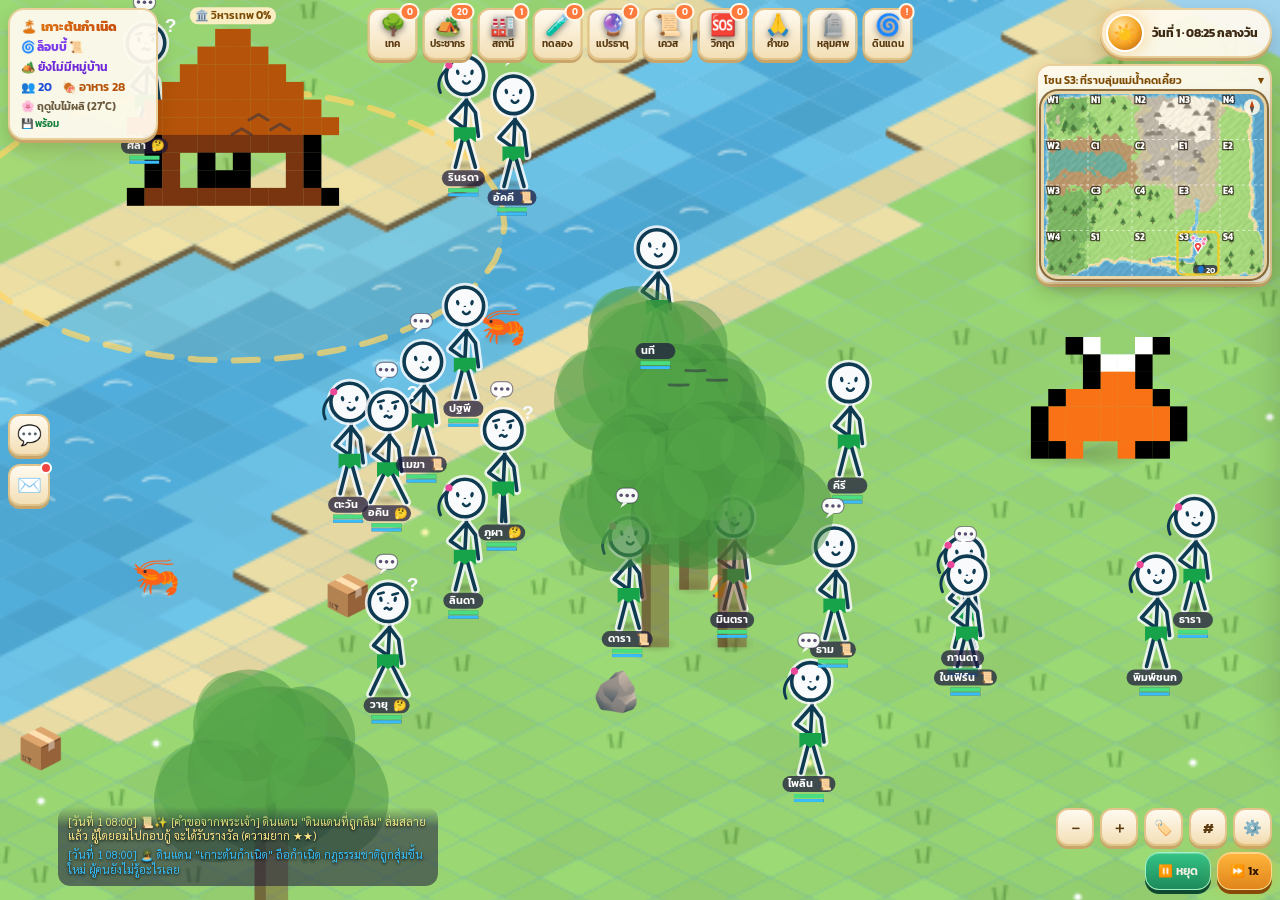
==== graph-src/layout.html @ d39c7ad5 "Update graphify knowledge graph [skip ci]" ====
<!DOCTYPE html>
<html lang="th">
<head>
<meta charset="UTF-8">
<meta name="viewport" content="width=device-width, initial-scale=1.0, maximum-scale=1.0, user-scalable=no, viewport-fit=cover">
<meta name="theme-color" content="#120f2a">
<title>เกาะร้าง AI — ค่ำคืนแห่งการเรียนรู้</title>
<link rel="preconnect" href="https://fonts.googleapis.com">
<link href="https://fonts.googleapis.com/css2?family=Kanit:wght@400;600;800&family=Sarabun:wght@400;600&display=swap" rel="stylesheet">
<link rel="stylesheet" href="style.css">
</head>
<body>
<div id="ambient"></div>
<div class="game">
  <div class="stage">
    <div class="canvas-wrapper"><canvas id="mapCanvas" width="560" height="560"></canvas></div>

    <!-- Top-left: realm / village status -->
    <div class="hud-tl panel">
      <div class="brand">🔥 เกาะร้าง AI</div>
      <button class="link" id="world-display" onclick="openLobby()">🌀 ล็อบบี้</button>
      <div class="tl-row"><span id="village-chip">🏕️ ยังไม่มีหมู่บ้าน</span></div>
      <div class="tl-row"><span id="pop-chip">👥 2</span><span id="food-display">🍖 อาหาร 28</span></div>
      <div class="tl-row"><span id="season-display">🌸 ฤดูใบไม้ผลิ (27°C)</span></div>
      <span id="save-status">💾 พร้อม</span>
    </div>

    <!-- Top-right: clock dial + minimap -->
    <div class="hud-tr">
      <div class="clock-dial panel">
        <div class="orb" id="sky-orb">☀️</div>
        <div id="clock-display">วันที่ 1 · 08:00 กลางวัน</div>
      </div>
      <div class="minimap-box panel" id="minimap-box">
        <div class="mm-head" onclick="document.getElementById('minimap-box').classList.toggle('collapsed')"><span id="zone-title">โซน C1</span><span>▾</span></div>
        <div class="minimap-grid" id="minimap-grid"></div>
        <canvas id="minimap-canvas" class="mm-canvas"></canvas>
      </div>
    </div>

    <!-- Top menu icons -->
    <div class="menu-bar tabs">
      <button class="tab-btn" data-title="🌳 เทคโนโลยี" onclick="switchTab('techtree', this)"><span class="ico">🌳</span>เทค<span class="cnt"><span id="cnt-tech">0</span></span></button>
      <button class="tab-btn" data-title="👥 ประชากร" onclick="switchTab('civ', this)"><span class="ico">🏕️</span>ประชากร<span class="cnt" id="cnt-pop">2</span></button>
      <button class="tab-btn" data-title="🏭 สถานี & เครื่องมือ" onclick="switchTab('rnd', this)"><span class="ico">🏭</span>สถานี<span class="cnt" id="cnt-st">0</span></button>
      <button class="tab-btn" data-title="🧪 บันทึกการทดลอง" onclick="switchTab('rndlog', this)"><span class="ico">🧪</span>ทดลอง<span class="cnt" id="cnt-rnd">0</span></button>
      <button class="tab-btn" data-title="⚛️ แปรธาตุ" onclick="switchTab('alchemy', this)"><span class="ico">🔮</span>แปรธาตุ<span class="cnt" id="cnt-elem">7</span></button>
      <button class="tab-btn" data-title="📜 กระดานเควส & ความสัมพันธ์" onclick="switchTab('quest', this)"><span class="ico">📜</span>เควส<span class="cnt" id="cnt-quest">0</span></button>
      <button class="tab-btn" data-title="🆘 วิกฤต & สัตว์ป่า" onclick="switchTab('crisis', this)"><span class="ico">🆘</span>วิกฤต<span class="cnt" id="cnt-sol">0</span></button>
      <button class="tab-btn" data-title="🙏 คำอธิษฐานถึงพระเจ้า" onclick="switchTab('prayer', this); renderPrayers()"><span class="ico">🙏</span>คำขอ<span class="cnt" id="cnt-pray" style="display:none">0</span></button>
      <button class="tab-btn" data-title="🪦 หลุมศพ" onclick="switchTab('grave', this); renderGraves()"><span class="ico">🪦</span>หลุมศพ<span class="cnt" id="cnt-grave" style="display:none">0</span></button>
      <button class="tab-btn" onclick="openLobby()"><span class="ico">🌀</span>ดินแดน<span class="cnt" id="cnt-god" style="display:none">!</span></button>
    </div>

    <div class="disaster-banner" id="disaster-banner">⚠️ ภัยพิบัติกำลังเกิด!</div>

    <!-- Left edge: chronicle + god requests -->
    <div class="side-left">
      <button class="side-btn" onclick="document.getElementById('log-bar').classList.toggle('hide')" title="บันทึกเหตุการณ์">💬</button>
      <button class="side-btn" onclick="openLobby()" title="คำขอจากพระเจ้า">✉️<span class="dot" id="god-dot"></span></button>
    </div>
    <div class="log-bar" id="log-bar"></div>

    <!-- Zone travel (small edge arrows) -->
    <button class="portal-btn portal-n" id="btn-portal-n" onclick="travelDir('N')">⬆️</button>
    <button class="portal-btn portal-s" id="btn-portal-s" onclick="travelDir('S')">⬇️</button>
    <button class="portal-btn portal-w" id="btn-portal-w" onclick="travelDir('W')">⬅️</button>
    <button class="portal-btn portal-e" id="btn-portal-e" onclick="travelDir('E')">➡️</button>

    <!-- Bottom-right: controls -->
    <div class="hud-br">
      <div class="br-row">
        <button class="rbtn" onclick="changeZoom(-1)">－</button>
        <button class="rbtn" onclick="changeZoom(1)">＋</button>
        <button class="rbtn" onclick="toggleLabels()" id="btn-labels">🏷️</button>
        <button class="rbtn" onclick="toggleGrid()" id="btn-grid">#</button>
        <button class="rbtn" data-title="⚙️ ตั้งค่า" onclick="switchTab('settings', this)" title="ตั้งค่า">⚙️</button>
      </div>
      <div class="br-row">
        <button id="btn-toggle-sim" class="gbtn moss" onclick="toggleSim()">⏸️ หยุด</button>
        <button class="gbtn amber" onclick="cycleSpeed()" id="btn-speed">⏩ 1x</button>
      </div>
    </div>

    <div id="hover-terrain">แตะแผนที่เพื่อดูพื้นที่</div>
    <div id="agent-card" class="agent-card"></div>
    <div id="agent-pop" class="agent-pop" onclick="if (event.target === this) closeAgentPop()"><div class="ap-box" id="ap-box"></div></div>
    <div id="cw" class="cw" onclick="if (event.target === this) closeCW()"><div class="cw-win" id="cw-win"></div></div>

    <div class="backdrop" id="backdrop" onclick="closeSheet()"></div>

    <!-- Realm lobby -->
    <div id="lobby">
      <div class="lobby-inner">
        <div class="sheet-head" style="border:none; padding:6px 0 10px;">
          <div class="lobby-title" style="font-family:var(--head); font-weight:800; font-size:18px; color:var(--amber-2);">🌀 ล็อบบี้ดินแดน</div>
          <button class="gbtn ghost round close" onclick="closeLobby()">✕</button>
        </div>
        <div class="sec-note">ทุกดินแดนเดินเวลาไปพร้อมกัน AI ข้ามดินแดนได้ทางเกจที่พระเจ้าสร้างไว้เท่านั้น ส่วนสัตว์ร้ายก็อาจหลงเข้าเกจได้เหมือนกัน</div>
        <div id="lobby-requests"></div>
        <div id="lobby-realms"></div>
        <h4 style="color:#f0abfc; font-family:var(--head); font-size:13px; margin:12px 0 8px;">🌀 เหตุการณ์ข้ามดินแดน</h4>
        <div id="lobby-log"></div>
      </div>
    </div>

    <!-- Slide-up sheet -->
    <div class="sidebar" id="sheet">
      <div class="grabber"></div>
      <div class="sheet-head">
        <div id="sheet-title">🌳 เทคโนโลยี</div>
        <button class="gbtn ghost round close" onclick="closeSheet()">✕</button>
      </div>

      <div id="tab-techtree" class="tab-content active">
        <div class="sec-note">
          ไม่มีสูตรสำเร็จให้ กฎธรรมชาติของแต่ละโลกถูกซ่อนไว้และสุ่มใหม่ทุกครั้งที่เริ่มโลกใหม่ AI ต้องทดลองเอง จดจำเอง และสอนต่อกันเอง ถ้าคนที่รู้ตายหมดโดยยังไม่ได้สอนใคร ความรู้นั้นจะหายไปจากเกาะ
        </div>
        <div id="tech-tree-container"></div>
      </div>

      <div id="tab-civ" class="tab-content">
        <div id="gov-box"></div>
        <h4 style="color:var(--amber-2);">👥 ประชากร</h4>
        <div class="sec-note">ค่าสถานะเริ่มที่ 1 ทุกค่า และโตจากการทำงานจริงเท่านั้น ตัวอักษร S/A/B/C/D คือพรสวรรค์ (ความเร็วในการโต) ลูกได้รับพรสวรรค์บางส่วนจากพ่อแม่<br>🧪 = ค้นพบเอง · 📖 = มีคนสอน · ⚠️ = จำได้ว่าวิธีนี้ใช้ไม่ได้ · เด็กเกิดมาไม่มีความรู้ ต้องเรียนจากผู้ใหญ่ในโซนเดียวกัน (รอบกองไฟตอนกลางคืนจะสอนได้เร็วขึ้น)</div>
        <div id="agent-list"></div>
        <h4 style="color:var(--violet);">📚 เรื่องเล่ารอบกองไฟ</h4>
        <div id="teach-list"></div>
        <h4 style="color:#f9a8d4;">👨‍👩‍👧‍👦 สายตระกูล</h4>
        <div id="family-list"></div>
      </div>

      <div id="tab-rnd" class="tab-content">
        <div class="sec-note">
          การทดลองแต่ละแบบต้องมีสถานีหรือเครื่องมือจริง และ AI ต้องเดินไปถึงสถานีนั้นเอง เครื่องมือใช้แล้วสึกและพังได้ · ความล้มเหลวที่จำไว้รวมกันมี <span id="cnt-mem">0</span> รูปแบบ
        </div>
        <h4 style="color:var(--amber-2);">🏗️ สถานีและสิ่งปลูกสร้าง</h4>
        <div id="station-list"></div>
        <h4 style="color:var(--amber-2);">🔧 วิธีทำงานที่มีในโลก</h4>
        <div id="method-list"></div>
        <h4 style="color:var(--violet);">🏛️ โกดังหมู่บ้าน (สมาชิกต้องเอาของมาแลก)</h4>
        <div id="inv-list" style="display:flex; flex-wrap:wrap; gap:6px; margin-bottom:8px;"></div>
        <h4 style="color:var(--amber-2);">🔧 เครื่องมือและเจ้าของ</h4>
        <div id="tool-list"></div>
        <h4 style="color:var(--amber-2);">🎒 กระเป๋าส่วนตัว</h4>
        <div class="sec-note">ของในกระเป๋าเป็นของเจ้าของ คนอื่นหยิบไม่ได้ สมาชิกหมู่บ้านต้องส่งเข้าโกดังตาม % ที่ตกลงกัน และคนใจดีจะบริจาคเพิ่มเอง</div>
        <div id="bag-list"></div>
      </div>

      <div id="tab-rndlog" class="tab-content">
        <div class="sec-note">ทุกครั้งที่ AI ลองผสมของ จะถูกจดไว้ที่นี่ ✅ สำเร็จ · ❌ ล้มเหลว (จำไว้เป็นข้อห้าม) · 😅 ทำพลาดเอง (ยังสรุปไม่ได้)</div>
        <div id="rnd-list"></div>
      </div>

      <div id="tab-alchemy" class="tab-content">
        <div class="sec-note">
          ต้องมี <b>ห้องแล็บแปรธาตุ</b> ที่ AI สร้างเอง และต้องมีวัตถุดิบที่มีธาตุอยู่ในคลัง ผลการผสมแต่ละคู่จะเหมือนเดิมเสมอในโลกเดียวกัน AI จึงจดจำและสอนต่อได้
        </div>
        <button class="gbtn amber" style="width:100%; margin-bottom:12px;" onclick="requestSynthesis()">⚛️ ส่งนักวิจัยไปแปรธาตุ</button>
        <div class="elem-grid" id="element-grid"></div>
        <div id="alchemy-log-list"></div>
      </div>

      <div id="tab-quest" class="tab-content">
        <div class="sec-note">AI ตั้งเควสขอความช่วยเหลือกันเองเมื่อเดือดร้อน คนรับเควสต่อรองค่าตอบแทนได้ก่อนรับ ช่วยสำเร็จแล้วสนิทกันขึ้น แต่ถ้าตอบแทนไม่คุ้มหรือผิดสัญญา ความสัมพันธ์จะแย่ลง ถ้าแย่หนักจะไม่ยอมสอนกัน ทะเลาะกัน และไม่จับคู่กัน</div>
        <h4 style="color:#fcd34d;">🏛️ วิหารเทพ</h4>
        <div id="temple-panel"></div>
        <h4 style="color:var(--amber-2);">📜 กระดานเควส</h4>
        <div id="quest-list"></div>
        <h4 style="color:#f9a8d4;">💞 ความสัมพันธ์ที่น่าสนใจ</h4>
        <div id="rel-list"></div>
      </div>

      <div id="tab-grave" class="tab-content"><div id="grave-list"></div></div>
      <div id="tab-prayer" class="tab-content">
        <details class="help-fold"><summary>ℹ️ วิธีใช้ &amp; ตั้งค่า</summary>
        <div class="sec-note">AI จะอธิษฐานขอพืช สัตว์ แร่ หรือธาตุ เมื่อขาดแคลนจริงๆ คุณคือพระเจ้า: <b>อนุมัติ</b> แล้วสิ่งนั้นจะปรากฏในโลกและถูกบันทึกลงฐานข้อมูลพระเจ้า · <b>ปฏิเสธ</b> แล้ว AI จะกลับไปคิดคำขอที่สมเหตุสมผลกว่าเดิม (★ = ความสมเหตุสมผล)</div>
        <div class="sec-note">✨ AI ต้องมี <b>ศรัทธา 10 ขึ้นไป</b> ถึงจะอธิษฐานได้ ศรัทธาได้จากการทำเควสของพระเจ้า (คนละ 2 เควสต่อวัน ไม่บังคับ ยากมากได้มาก) · ศรัทธาที่ถวายถูกใช้ไปเมื่ออนุมัติ ถ้าปฏิเสธได้คืนครึ่งหนึ่ง<br>
          ⚙️ อนุมัติอัตโนมัติเมื่อถวายศรัทธาตั้งแต่ <input id="god-auto" type="number" min="0" placeholder="ปิด" style="width:64px; padding:3px 6px; border-radius:8px; border:1px solid var(--line); background:rgba(0,0,0,.25); color:var(--text);" onchange="setGodAuto(this.value)"> (เว้นว่าง = ปิด)</div>
        </details>
        <h4 style="color:var(--amber-2);">🙏 คำอธิษฐานที่รอคำตอบ</h4>
        <div id="prayer-list"></div>
        <h4 style="color:var(--violet);">📖 ฐานข้อมูลพระเจ้า <button class="gbtn ghost" style="margin-left:auto; padding:4px 10px; font-size:11px;" onclick="exportGodDB()">⬇️ ส่งออก JSON</button></h4>
        <div id="god-db-list"></div>
      </div>

      <div id="tab-settings" class="tab-content">
        <h4 style="color:var(--amber-2);">🖥️ หน้าจอ</h4>
        <div style="display:flex; gap:8px; flex-wrap:wrap;">
          <button class="gbtn moss" id="btn-full" onclick="toggleFullscreen()">⛶ เต็มจอ</button>
          <button class="gbtn ghost" onclick="toggleLabels()">🏷️ ป้ายชื่อ เปิด/ปิด</button>
          <button class="gbtn ghost" onclick="toggleGrid()"># เส้นตาราง เปิด/ปิด</button>
        </div>
        <h4 style="color:var(--moss);">👥 ประชากร</h4>
        <div style="display:flex; gap:8px; flex-wrap:wrap;">
          <button class="gbtn moss" onclick="addAIAgent('ชาย')">➕ 👨 เพิ่มประชากรผู้ชาย</button>
          <button class="gbtn moss" onclick="addAIAgent('หญิง')">➕ 👩 เพิ่มประชากรผู้หญิง</button>
        </div>
        <h4 style="color:var(--blood);">⚙️ ตั้งค่าโลก</h4>
        <div style="display:flex; gap:8px; flex-wrap:wrap;">
          <button class="gbtn ghost" onclick="resetSaveData()">🗑️ เริ่มโลกใหม่</button>
        </div>
      </div>

      <div id="tab-crisis" class="tab-content">
        <div id="crisis-status-box"></div>
        <div id="ai-solutions-list"></div>
        <h4 style="color:var(--moss);">🐾 สัตว์ในป่า (สงวนพันธุ์ขั้นต่ำ 2 ตัว)</h4>
        <div id="fauna-pop-list"></div>
        <h4 style="color:var(--blood);">⚙️ ตั้งค่าโลก</h4>
        <div style="display:flex; gap:8px; flex-wrap:wrap;">
          <button class="gbtn redbtn" onclick="triggerSeasonalDisaster()">🌪️ เรียกภัยพิบัติ</button>
          <button class="gbtn ghost" onclick="resetSaveData()">🗑️ เริ่มโลกใหม่</button>
        </div>
      </div>
    </div>

  </div>
</div>

<script src="assets/chars.js"></script>
<script src="assets/world.js"></script>
<script src="assets/hair.js"></script>
<script src="assets/eyes.js"></script>
<script src="assets/mouth.js"></script>
<script src="assets/items.js"></script>
<script src="assets/stele.js"></script>
<script src="assets/glyphs.js"></script>
<script src="assets/homes.js"></script>
<script src="assets/temple.js"></script>
<script src="assets/mats.js"></script>
<script src="assets/banana.js"></script>
<script src="assets/trees.js"></script>
<script src="assets/camp.js"></script>
<script src="assets/storage.js"></script>
<script src="assets/bridges.js"></script>
<script src="assets/gate.js"></script>
<script src="assets/traps.js"></script>
<script src="game.js"></script>
</body>
</html>
---- graph-src/style.css ----
:root {
    --night: #120f2a;
    --night-2: #1a1640;
    --panel: rgba(28, 23, 64, 0.92);
    --panel-solid: #1c1740;
    --line: rgba(167, 139, 250, 0.28);
    --line-strong: rgba(167, 139, 250, 0.55);
    --text: #f4efe6;
    --muted: #a59fc7;
    --amber: #f5a524;
    --amber-2: #ffcf6b;
    --ember: #ff7a3d;
    --violet: #a78bfa;
    --violet-2: #7c5cff;
    --moss: #6ee7a8;
    --blood: #ff5a6e;
    --glow-amber: 0 0 18px rgba(245, 165, 36, 0.45);
    --glow-violet: 0 0 18px rgba(124, 92, 255, 0.45);
    --r: 18px;
    --head: 'Kanit', 'Prompt', 'Noto Sans Thai', 'Segoe UI', sans-serif;
    --body: 'Sarabun', 'Noto Sans Thai', 'Segoe UI', sans-serif;
    /* aliases used by in-game inline styles */
    --accent: var(--amber); --border: var(--line); --green: var(--moss); --red: var(--blood); --purple: var(--violet); --cyan: #67e8f9;
  }
  * { box-sizing: border-box; -webkit-tap-highlight-color: transparent; }
  html, body { height: 100%; }
  body {
    margin: 0; overflow: hidden; color: var(--text); font-family: var(--body); font-size: 13px;
    background: radial-gradient(120% 80% at 50% 110%, #3a1d3f 0%, #1d1645 35%, var(--night) 70%) fixed;
  }

  /* ---------- Ambient: embers & fireflies ---------- */
  #ambient { position: fixed; inset: 0; pointer-events: none; z-index: 4; overflow: hidden; }
  .ember { position: absolute; bottom: -10px; width: 4px; height: 4px; border-radius: 50%;
    background: var(--amber-2); box-shadow: 0 0 8px 2px rgba(255, 145, 60, 0.8); opacity: 0;
    animation: rise linear infinite; }
  .help-fold { margin: 0 0 8px; }
  .help-fold > summary { list-style: none; cursor: pointer; display: inline-flex; align-items: center; gap: 6px; padding: 5px 12px; border-radius: 999px; font-size: 12px; font-weight: 700; color: var(--text); background: rgba(255,255,255,.08); border: 1px solid var(--line); }
  .help-fold > summary::-webkit-details-marker { display: none; }
  .help-fold[open] > summary { background: rgba(255,255,255,.16); margin-bottom: 6px; }
  .firefly { position: absolute; width: 3px; height: 3px; border-radius: 50%; background: #d9ff8a;
    box-shadow: 0 0 10px 3px rgba(190, 255, 120, 0.55); animation: drift ease-in-out infinite alternate, blink 2.6s ease-in-out infinite; }
  @keyframes rise { 0% { transform: translate(0, 0) scale(1); opacity: 0; } 10% { opacity: .9; } 100% { transform: translate(var(--dx, 30px), -95vh) scale(.3); opacity: 0; } }
  @keyframes drift { from { transform: translate(0, 0); } to { transform: translate(var(--dx, 40px), var(--dy, -30px)); } }
  @keyframes blink { 0%, 100% { opacity: .15; } 50% { opacity: 1; } }

  /* ---------- Layout ---------- */
  .game { position: fixed; inset: 0; display: flex; flex-direction: column; }
  .stage { position: relative; flex: 1; min-height: 0; overflow: hidden; }
  .canvas-wrapper { position: absolute; inset: 0; overflow: auto; display: flex; align-items: center; justify-content: center;
    padding: 70px 8px 150px; touch-action: manipulation; }
  canvas#mapCanvas { image-rendering: pixelated; max-width: 100%; height: auto; cursor: crosshair; border-radius: 22px;
    box-shadow: 0 0 0 2px rgba(167,139,250,.35), 0 0 60px rgba(124,92,255,.35), 0 20px 60px rgba(0,0,0,.6); }
  .vignette { position: absolute; inset: 0; pointer-events: none; z-index: 2;
    background: radial-gradient(ellipse at center, transparent 45%, rgba(18,15,42,.55) 80%, rgba(18,15,42,.9) 100%); }

  /* ---------- Generic game widgets ---------- */
  button { font-family: var(--head); color: var(--text); cursor: pointer; border: none; transition: transform .12s, filter .12s, box-shadow .2s; }
  button:active { transform: scale(.94); }
  button:disabled { opacity: .35; cursor: not-allowed; }
  .chip { display: inline-flex; align-items: center; gap: 6px; padding: 6px 12px; border-radius: 999px;
    background: var(--panel); border: 1px solid var(--line); font-family: var(--head); font-weight: 600; font-size: 12px;
    backdrop-filter: blur(8px); white-space: nowrap; }
  .badge { display: inline-flex; align-items: center; gap: 4px; padding: 3px 9px; border-radius: 999px;
    background: rgba(18,15,42,.75); border: 1px solid var(--line); font-size: 11px; font-weight: 600; }
  .gbtn { padding: 8px 14px; border-radius: 14px; font-weight: 600; font-size: 12px;
    background: linear-gradient(180deg, #3b2f80, #2a2160); border: 1px solid var(--line-strong);
    box-shadow: inset 0 1px 0 rgba(255,255,255,.12), 0 4px 0 #160f3a; }
  .gbtn:hover { filter: brightness(1.15); }
  .gbtn.amber { background: linear-gradient(180deg, #ffb53d, #e0851a); color: #2a1300; border-color: #ffd58a; box-shadow: inset 0 1px 0 rgba(255,255,255,.4), 0 4px 0 #8a4a07, var(--glow-amber); }
  .gbtn.redbtn { background: linear-gradient(180deg, #ff6a4d, #c83a2b); border-color: #ffb3a1; box-shadow: inset 0 1px 0 rgba(255,255,255,.3), 0 4px 0 #6d1b14; }
  .gbtn.moss { background: linear-gradient(180deg, #34c486, #1d8a5b); border-color: #9ff2c8; box-shadow: inset 0 1px 0 rgba(255,255,255,.3), 0 4px 0 #0e4a30; }
  .gbtn.ghost { background: rgba(28,23,64,.8); box-shadow: none; }
  .round { width: 44px; height: 44px; border-radius: 50%; display: inline-flex; align-items: center; justify-content: center; font-size: 18px; padding: 0; }

  /* ---------- Top HUD ---------- */
  .hud-top { position: absolute; top: 0; left: 0; right: 0; z-index: 10; display: flex; align-items: flex-start; gap: 8px;
    padding: calc(env(safe-area-inset-top) + 8px) 10px 8px; pointer-events: none;
    background: linear-gradient(180deg, rgba(18,15,42,.95), rgba(18,15,42,0)); }
  .hud-top > * { pointer-events: auto; }
  .clock-orb { display: flex; align-items: center; gap: 10px; padding: 6px 14px 6px 6px; border-radius: 999px;
    background: var(--panel); border: 1px solid var(--line-strong); box-shadow: var(--glow-violet); }
  .orb { width: 40px; height: 40px; border-radius: 50%; display: grid; place-items: center; font-size: 20px;
    background: radial-gradient(circle at 35% 30%, #ffe7a3, #f5a524 55%, #b4560c); box-shadow: var(--glow-amber); transition: background .6s; }
  .orb.night { background: radial-gradient(circle at 35% 30%, #e9e4ff, #8b7cf6 55%, #3b2a8f); box-shadow: var(--glow-violet); }
  .clock-text { line-height: 1.15; }
  .brand { font-family: var(--head); font-weight: 800; font-size: 13px; letter-spacing: .3px;
    background: linear-gradient(90deg, var(--amber-2), var(--ember)); -webkit-background-clip: text; background-clip: text; color: transparent; }
  #clock-display { font-family: var(--head); font-weight: 600; font-size: 12px; }
  #season-display { font-size: 11px; color: var(--muted); }
  .res-row { display: flex; gap: 6px; flex-wrap: wrap; justify-content: flex-end; margin-left: auto; max-width: 60%; }
  #food-display { color: var(--amber-2); }
  #world-display { color: var(--violet); }
  #save-status { color: var(--moss); font-size: 11px; }

  .zone-bar { position: absolute; top: 64px; left: 50%; transform: translateX(-50%); z-index: 9; display: flex; gap: 6px; align-items: center;
    padding: 5px 6px 5px 14px; border-radius: 999px; background: var(--panel); border: 1px solid var(--line); max-width: calc(100% - 20px); }
  #zone-title { font-family: var(--head); font-weight: 600; font-size: 12px; color: var(--amber-2); white-space: nowrap; overflow: hidden; text-overflow: ellipsis; }
  .zone-bar .gbtn { padding: 4px 9px; font-size: 11px; box-shadow: none; }
  #hover-terrain { position: absolute; bottom: 138px; right: 12px; z-index: 9; font-size: 11px; color: var(--muted);
    background: var(--panel); padding: 4px 10px; border-radius: 999px; border: 1px solid var(--line); }

  /* ---------- Minimap ---------- */
  .minimap-box { position: absolute; top: 108px; left: 10px; z-index: 9; padding: 8px; border-radius: var(--r);
    background: var(--panel); border: 1px solid var(--line); box-shadow: 0 8px 24px rgba(0,0,0,.4); transition: transform .25s; }
  .minimap-box.collapsed .minimap-grid, .minimap-box.collapsed .mm-canvas { display: none; }
  .minimap-grid { display: none !important; }
  .mm-canvas { display: block; width: 220px; height: 182px; margin-top: 6px; border-radius: 14px; cursor: pointer; box-shadow: 0 0 0 3px #e9d6a8, 0 0 0 5px #8a6a3a, 0 6px 14px rgba(40,25,10,.35); }
  @media (max-width: 520px) { .mm-canvas { width: 190px; height: 158px; } }
  .mm-head { display: flex; justify-content: space-between; align-items: center; gap: 8px; font-family: var(--head); font-size: 11px; color: var(--muted); cursor: pointer; }
  .minimap-grid { display: grid; grid-template-columns: repeat(5, 34px); gap: 3px; margin-top: 6px; }
  .mm-cell { height: 22px; font-size: 9px; display: flex; align-items: center; justify-content: center; border-radius: 6px; cursor: pointer;
    font-family: var(--head); font-weight: 600; color: rgba(255,255,255,.9); text-shadow: 0 1px 2px #000; filter: saturate(.75) brightness(.85); }
  .mm-cell.active { outline: 2px solid var(--amber); filter: none; box-shadow: var(--glow-amber); z-index: 2; }
  .mm-cell.has-ai::after { content: '•'; color: var(--amber-2); font-size: 15px; line-height: 0; margin-left: 1px; }

  /* ---------- Portals ---------- */
  .portal-btn { position: absolute; z-index: 8; padding: 6px 11px; border-radius: 999px; font-size: 11px; font-weight: 600;
    background: rgba(124, 92, 255, .78); border: 1px solid #c4b5fd; box-shadow: var(--glow-violet); }
  .portal-n { top: 104px; left: 50%; transform: translateX(-50%); }
  .portal-s { bottom: 136px; left: 50%; transform: translateX(-50%); }
  .portal-w { left: 8px; top: 58%; transform: translateY(-50%); }
  .portal-e { right: 8px; top: 58%; transform: translateY(-50%); }

  .disaster-banner { position: absolute; top: 150px; left: 50%; transform: translateX(-50%); z-index: 15; display: none; max-width: 92%;
    padding: 9px 18px; border-radius: 999px; font-family: var(--head); font-weight: 600; font-size: 12px; text-align: center;
    background: linear-gradient(90deg, #7a1022, #c2283b); border: 1px solid #ffb3bd; box-shadow: 0 0 30px rgba(255,90,110,.6); animation: pulse 1.4s ease-in-out infinite; }
  @keyframes pulse { 50% { box-shadow: 0 0 50px rgba(255,90,110,.9); } }

  .terrain-legend { display: none; }

  /* ---------- Chronicle feed ---------- */
  .log-bar { position: absolute; left: 10px; bottom: 126px; z-index: 9; width: min(420px, 62%); max-height: 112px; overflow-y: auto;
    padding: 6px 10px; border-radius: 14px; background: linear-gradient(180deg, rgba(18,15,42,.15), rgba(18,15,42,.8));
    font-size: 11px; line-height: 1.35; mask-image: linear-gradient(180deg, transparent, #000 25%); -webkit-mask-image: linear-gradient(180deg, transparent, #000 25%); }
  .log-bar::-webkit-scrollbar { width: 0; }
  .log-entry { padding: 2px 0; text-shadow: 0 1px 3px #000; }

  /* ---------- Bottom dock ---------- */
  .dock { position: absolute; left: 0; right: 0; bottom: 0; z-index: 20; padding: 8px 10px calc(env(safe-area-inset-bottom) + 10px);
    background: linear-gradient(0deg, rgba(18,15,42,.98) 55%, rgba(18,15,42,0)); }
  .controls { display: flex; gap: 6px; justify-content: center; flex-wrap: wrap; margin-bottom: 8px; }
  .controls .gbtn { padding: 6px 11px; font-size: 11px; }
  .tabs { display: grid; grid-template-columns: repeat(6, 1fr); gap: 6px; max-width: 720px; margin: 0 auto; }
  .tab-btn { position: relative; display: flex; flex-direction: column; align-items: center; gap: 2px; padding: 8px 2px 7px; border-radius: 16px;
    background: linear-gradient(180deg, #2b2366, #1d1748); border: 1px solid var(--line); box-shadow: 0 4px 0 #0f0b2b;
    font-size: 10px; font-weight: 600; color: var(--muted); }
  .tab-btn .ico { font-size: 22px; line-height: 1; filter: drop-shadow(0 2px 3px rgba(0,0,0,.5)); }
  .tab-btn .cnt { position: absolute; top: -6px; right: 4px; min-width: 20px; padding: 1px 6px; border-radius: 999px; font-size: 10px;
    background: var(--ember); color: #fff; border: 2px solid var(--night); }
  .tab-btn.active { color: #2a1300; background: linear-gradient(180deg, #ffc65a, #f0951f); border-color: #ffe0a3; box-shadow: 0 4px 0 #8a4a07, var(--glow-amber); }
  .tab-btn.active .cnt { background: var(--violet-2); }

  /* ---------- Sheet (slide-up panel) ---------- */
  .sidebar { position: absolute; left: 50%; bottom: 0; z-index: 30; width: min(720px, 100%); height: 74%;
    transform: translate(-50%, 105%); transition: transform .32s cubic-bezier(.2,.9,.3,1.1);
    display: flex; flex-direction: column; border-radius: 26px 26px 0 0; overflow: hidden;
    background: linear-gradient(180deg, #241d55 0%, var(--panel-solid) 18%, #15112f 100%);
    border: 1px solid var(--line-strong); border-bottom: none; box-shadow: 0 -10px 60px rgba(0,0,0,.6), 0 -2px 30px rgba(124,92,255,.25); }
  .sidebar.open { transform: translate(-50%, 0); }
  .sheet-head { display: flex; align-items: center; gap: 10px; padding: 8px 14px 10px; border-bottom: 1px solid var(--line); }
  .grabber { position: absolute; top: 6px; left: 50%; transform: translateX(-50%); width: 44px; height: 5px; border-radius: 5px; background: var(--line-strong); }
  #sheet-title { font-family: var(--head); font-weight: 800; font-size: 17px; margin-top: 8px; color: var(--amber-2); text-shadow: 0 0 14px rgba(245,165,36,.4); }
  .sheet-head .close { margin-left: auto; margin-top: 6px; width: 34px; height: 34px; font-size: 15px; }
  .backdrop { position: absolute; inset: 0; z-index: 25; background: rgba(8,6,22,.5); opacity: 0; pointer-events: none; transition: opacity .3s; }
  .backdrop.show { opacity: 1; pointer-events: auto; }
  .tab-content { flex: 1; overflow-y: auto; padding: 12px 14px 24px; display: none; }
  .tab-content.active { display: block; }
  .tab-content::-webkit-scrollbar { width: 6px; }
  .tab-content::-webkit-scrollbar-thumb { background: var(--line-strong); border-radius: 6px; }
  .tab-content h4 { font-family: var(--head); font-weight: 600; font-size: 13px !important; margin: 14px 0 8px !important;
    display: flex; align-items: center; gap: 8px; }
  .tab-content h4::after { content: ''; flex: 1; height: 1px; background: linear-gradient(90deg, var(--line-strong), transparent); }

  /* ---------- Cards ---------- */
  .card { background: linear-gradient(180deg, rgba(43,35,102,.55), rgba(28,23,64,.75)) !important; border: 1px solid var(--line);
    border-radius: 16px; padding: 10px; margin-bottom: 9px; box-shadow: inset 0 1px 0 rgba(255,255,255,.05); }
  .card-title { font-family: var(--head); font-weight: 600; font-size: 13px; margin-bottom: 4px; display: flex; justify-content: space-between; align-items: center; gap: 6px; }
  .card strong, .card b { font-family: var(--head); font-weight: 600; }
  .card button { font-family: var(--head); }
  .card .btn-green { padding: 8px; border-radius: 12px; font-weight: 600; background: linear-gradient(180deg, #34c486, #1d8a5b); border: 1px solid #9ff2c8; box-shadow: 0 3px 0 #0e4a30; }
  .tag { font-size: 10px; padding: 2px 8px; border-radius: 999px; font-weight: 600; white-space: nowrap; font-family: var(--head); }
  .tag-ok { background: rgba(110,231,168,.15); color: var(--moss); border: 1px solid rgba(110,231,168,.4); }
  .tag-fail { background: rgba(255,90,110,.15); color: #ffb3bd; }
  .tag-warn { background: rgba(245,165,36,.15); color: var(--amber-2); }
  .tag-gov { background: rgba(167,139,250,.18); color: #d8ccff; border: 1px solid rgba(167,139,250,.45); }
  .tag-tier { background: rgba(124,92,255,.18); color: #c4b5fd; border: 1px solid rgba(124,92,255,.4); }
  .sec-note { font-size: 11.5px; color: var(--muted); margin-bottom: 10px; line-height: 1.55; padding: 8px 10px; border-radius: 12px;
    background: rgba(18,15,42,.5); border: 1px dashed var(--line); }

  .stat-row { display: flex; gap: 8px; margin-top: 6px; align-items: center; font-size: 10.5px; font-family: var(--head); }
  .bar-wrap { flex: 1; height: 9px; background: rgba(8,6,22,.8); border-radius: 999px; overflow: hidden; border: 1px solid var(--line); }
  .bar-hp { height: 100%; border-radius: 999px; transition: width .25s; box-shadow: 0 0 8px rgba(110,231,168,.6); }
  .bar-hg { height: 100%; border-radius: 999px; transition: width .25s; box-shadow: 0 0 8px rgba(245,165,36,.6); }

  .kchip { display: inline-block; font-size: 10.5px; padding: 2px 8px; margin: 3px 4px 0 0; border-radius: 999px;
    background: rgba(124,92,255,.2); color: #d8ccff; border: 1px solid rgba(124,92,255,.45); }
  .kchip.self { background: rgba(245,165,36,.16); color: var(--amber-2); border-color: rgba(245,165,36,.5); }
  .kchip.bad { background: rgba(255,90,110,.15); color: #ffb3bd; border-color: rgba(255,90,110,.45); }
  canvas.avatar { background: radial-gradient(circle at 50% 80%, #d9f0c4, #9fcf86) !important; border-radius: 14px !important;
    border: 1px solid var(--line-strong) !important; box-shadow: 0 0 12px rgba(124,92,255,.35) !important; }

  /* Tech tree */
  .tech-era { border-left: 3px solid var(--violet-2); padding-left: 12px; margin-bottom: 16px; position: relative; }
  .tech-era::before { content: ''; position: absolute; left: -8px; top: 2px; width: 13px; height: 13px; border-radius: 50%; background: var(--violet-2); box-shadow: var(--glow-violet); }
  .tech-era.locked { border-left-color: #3a3466; opacity: .6; }
  .tech-era.locked::before { background: #3a3466; box-shadow: none; }
  .tech-era.completed { border-left-color: var(--amber); }
  .tech-era.completed::before { background: var(--amber); box-shadow: var(--glow-amber); }
  .era-header { font-family: var(--head); font-weight: 600; margin-bottom: 8px; display: flex; justify-content: space-between; align-items: center; gap: 6px; }
  .tech-nodes { display: grid; grid-template-columns: repeat(2, 1fr); gap: 8px; }
  .tech-node { background: rgba(18,15,42,.7); border: 1px solid var(--line); border-radius: 14px; padding: 8px 10px; font-size: 11px; }
  .tech-node.unlocked { border-color: rgba(245,165,36,.6); background: linear-gradient(180deg, rgba(245,165,36,.14), rgba(18,15,42,.7)); box-shadow: 0 0 14px rgba(245,165,36,.18); }
  .tech-node > div:first-child { font-family: var(--head); }

  /* Alchemy */
  .elem-grid { display: grid; grid-template-columns: repeat(auto-fill, minmax(92px, 1fr)); gap: 8px; margin-bottom: 12px; }
  .elem-tile { background: radial-gradient(circle at 50% 20%, rgba(103,232,249,.15), rgba(18,15,42,.85)); border: 1px solid rgba(103,232,249,.4);
    border-radius: 14px; padding: 8px 6px; text-align: center; }
  .elem-sym { font-family: var(--head); font-size: 20px; font-weight: 800; color: #67e8f9; text-shadow: 0 0 12px rgba(103,232,249,.6); }
  .elem-name { font-size: 11px; color: var(--text); }

  /* ---------- Realm lobby ---------- */
  #lobby { position: absolute; inset: 0; z-index: 40; background: radial-gradient(120% 90% at 50% 0%, rgba(124,92,255,.35), rgba(18,15,42,.97) 60%);
    backdrop-filter: blur(6px); display: none; overflow-y: auto; padding: calc(env(safe-area-inset-top) + 14px) 14px 30px; }
  #lobby.open { display: block; animation: fadein .25s ease; }
  @keyframes fadein { from { opacity: 0; transform: translateY(10px); } to { opacity: 1; transform: none; } }
  .lobby-inner { max-width: 720px; margin: 0 auto; }
  .realm-card { border-width: 1.5px !important; }
  .realm-card.here { border-color: var(--amber) !important; box-shadow: 0 0 18px rgba(245,165,36,.3); }

  /* Tablet / unfolded Fold: sheet becomes a side panel */
  @media (min-width: 900px) {
    .sidebar { left: auto; right: 12px; bottom: 132px; top: 70px; height: auto; width: 440px; border-radius: 26px; border-bottom: 1px solid var(--line-strong);
      transform: translateX(110%); }
    .sidebar.open { transform: translateX(0); }
    .backdrop { display: none; }
    .grabber { display: none; }
  }
  @media (max-width: 520px) {
    .res-row .hide-sm { display: none; }
    .clock-orb { padding: 4px 12px 4px 4px; gap: 8px; }
    .orb { width: 34px; height: 34px; font-size: 17px; }
    #clock-display { font-size: 11px; white-space: nowrap; }
    .chip { padding: 5px 10px; font-size: 11px; }
    .zone-bar { top: 62px; }
    #zone-title { max-width: 52vw; font-size: 11px; }
    .portal-n { top: 100px; }
    .minimap-box { top: 100px; }
    #hover-terrain { display: none; }
    .log-bar { bottom: 122px; max-height: 70px; font-size: 10px; width: 78%; }
    .portal-s { bottom: 198px; }
    .canvas-wrapper { padding: 96px 6px 200px; }
    .brand { font-size: 11px; }
    .minimap-grid { grid-template-columns: repeat(5, 30px); }
    .mm-cell { font-size: 8px; }
    .mm-cell { height: 19px; }
    .portal-w, .portal-e { top: 46%; }
  }

  /* =========== v21: bright daytime HUD (Night Camp style) =========== */
  body { background: #8cc8e8; }
  #ambient, .vignette { display: none; }
  .canvas-wrapper { padding: 0 !important; overflow: hidden; display: block; touch-action: none; }
  canvas#mapCanvas { display: block; max-width: none; border-radius: 0; box-shadow: none; cursor: grab; image-rendering: auto; touch-action: none; }
  .panel { background: rgba(255, 250, 238, 0.94); color: #3d2a14; border: 2px solid #e9cf9c; border-radius: 16px;
    box-shadow: 0 3px 0 #c9a56a, 0 8px 18px rgba(60, 40, 10, .18); }
  .hud-tl { position: absolute; top: calc(env(safe-area-inset-top) + 8px); left: 8px; z-index: 10; padding: 7px 11px; min-width: 150px; max-width: 46vw;
    display: flex; flex-direction: column; gap: 2px; font-family: var(--head); font-size: 11.5px; font-weight: 600; }
  .hud-tl .brand { font-size: 13px; background: linear-gradient(90deg, #e07a14, #c2410c); -webkit-background-clip: text; background-clip: text; color: transparent; }
  .hud-tl .link { background: none; padding: 0; text-align: left; color: #7c3aed !important; font-size: 11.5px; font-weight: 700; }
  .tl-row { display: flex; gap: 10px; flex-wrap: wrap; white-space: nowrap; overflow: hidden; text-overflow: ellipsis; }
  #food-display { color: #b45309 !important; } #pop-chip { color: #1d4ed8; } #village-chip { color: #6d28d9; overflow: hidden; text-overflow: ellipsis; }
  #season-display { color: #6b5a3e; font-size: 11px; } #save-status { color: #15803d; font-size: 10px; }
  .hud-tr { position: absolute; top: calc(env(safe-area-inset-top) + 8px); right: 8px; z-index: 10; display: flex; flex-direction: column; align-items: flex-end; gap: 6px; }
  .clock-dial { display: flex; align-items: center; gap: 8px; padding: 4px 12px 4px 4px; border-radius: 999px; }
  .clock-dial .orb { width: 38px; height: 38px; font-size: 19px; border: 2px solid #fff; }
  #clock-display { font-family: var(--head); font-weight: 700; font-size: 12px; color: #3d2a14; white-space: nowrap; }
  .minimap-box { position: static !important; padding: 6px; border-radius: 14px; }
  .mm-head { color: #7c4a03 !important; font-weight: 700; }
  #zone-title { color: #7c4a03 !important; font-size: 11px !important; max-width: 160px; }
  .mm-cell { filter: saturate(.9) brightness(1.05) !important; color: #fff; }
  .mm-cell.active { outline: 2px solid #f59e0b !important; }
  .menu-bar { position: absolute; z-index: 9; top: calc(env(safe-area-inset-top) + 8px); left: 50%; transform: translateX(-50%);
    display: flex !important; gap: 5px; max-width: none !important; grid-template-columns: none !important; }
  .menu-bar .tab-btn { width: 50px; height: 52px; padding: 4px 0 3px; border-radius: 12px; font-size: 9.5px; color: #5b3b12;
    background: linear-gradient(180deg, #fffaf0, #f3dfb6); border: 2px solid #e2c48a; box-shadow: 0 3px 0 #c9a56a; }
  .menu-bar .tab-btn .ico { font-size: 21px; }
  .menu-bar .tab-btn .cnt { top: -7px; right: -4px; border-color: #fff8e8; font-size: 9px; padding: 0 5px; min-width: 16px; }
  .menu-bar .tab-btn.active { background: linear-gradient(180deg, #ffd47a, #f5a524); color: #3a1f00; border-color: #fff0c2; }
  .side-left { position: absolute; left: 8px; top: 46%; z-index: 9; display: flex; flex-direction: column; gap: 8px; }
  .side-btn { position: relative; width: 42px; height: 42px; border-radius: 12px; font-size: 20px; background: linear-gradient(180deg, #fffaf0, #f3dfb6);
    border: 2px solid #e2c48a; box-shadow: 0 3px 0 #c9a56a; }
  .side-btn.sm { font-size: 16px; opacity: .85; }
  .side-btn.add-pop { font-size: 17px; height: 50px; display: flex; flex-direction: column; align-items: center; justify-content: center; line-height: 1; padding-top: 2px; }
  .side-btn.add-pop .plus { position: absolute; top: -5px; left: -5px; width: 18px; height: 18px; border-radius: 50%; background: #16a34a; color: #fff; font-size: 14px; font-weight: 800; line-height: 17px; border: 2px solid #fff; box-shadow: 0 1px 3px rgba(0,0,0,.3); }
  .side-btn.add-pop .lbl { font-size: 10px; font-weight: 700; color: #7c4a03; margin-top: 2px; }
  .side-btn .dot { position: absolute; top: -4px; right: -4px; width: 12px; height: 12px; border-radius: 50%; background: #ef4444; border: 2px solid #fff; display: none; }
  .side-btn .dot.on { display: block; }
  .log-bar { left: 58px !important; bottom: 14px !important; width: min(380px, 58vw) !important; max-height: 96px !important;
    background: rgba(30, 24, 60, .55) !important; border-radius: 12px; color: #fff; }
  .log-bar.hide { display: none; }
  .hud-br { position: absolute; right: 8px; bottom: calc(env(safe-area-inset-bottom) + 10px); z-index: 12; display: flex; flex-direction: column; gap: 6px; align-items: flex-end; }
  .br-row { display: flex; gap: 6px; }
  .rbtn { min-width: 38px; height: 38px; padding: 0 8px; border-radius: 12px; font-size: 15px; font-weight: 700; color: #5b3b12;
    background: linear-gradient(180deg, #fffaf0, #f3dfb6); border: 2px solid #e2c48a; box-shadow: 0 3px 0 #c9a56a; }
  .hud-br .gbtn { height: 38px; padding: 0 12px; }
  .portal-btn { padding: 6px 9px !important; font-size: 13px !important; background: rgba(255, 250, 238, .9) !important; color: #5b3b12 !important;
    border: 2px solid #e2c48a !important; box-shadow: 0 2px 0 #c9a56a !important; }
  .portal-btn:disabled { display: none; }
  .portal-btn { display: none !important; }   /* zones are switched from the island map */
  .portal-n { top: 128px !important; } .portal-s { bottom: 96px !important; }
  .portal-w { top: 34% !important; } .portal-e { top: 46% !important; }
  #hover-terrain { display: block !important; left: 50%; right: auto !important; transform: translateX(-50%); bottom: 64px !important; opacity: 0; transition: opacity .3s;
    background: rgba(255, 250, 238, .95) !important; color: #3d2a14 !important; border: 2px solid #e2c48a !important; font-family: var(--head); font-weight: 600; pointer-events: none; }
  #hover-terrain.show { opacity: 1; }
  .agent-card { position: absolute; left: 50%; bottom: calc(env(safe-area-inset-bottom) + 96px); transform: translate(-50%, 20px); z-index: 22; width: min(380px, 94vw);
    padding: 10px 12px; border-radius: 18px; background: rgba(255, 250, 238, .97); color: #3d2a14; border: 2px solid #e9cf9c; box-shadow: 0 4px 0 #c9a56a, 0 12px 30px rgba(60, 40, 10, .25);
    opacity: 0; pointer-events: none; transition: opacity .2s, transform .2s; font-size: 12px; }
  .agent-card.open { opacity: 1; pointer-events: auto; transform: translate(-50%, 0); }
  .ac-head { display: flex; gap: 10px; align-items: flex-start; }
  #ac-avatar { width: 64px; height: 73px; border-radius: 12px; background: radial-gradient(circle at 50% 80%, #d9f0c4, #b6dc9a); flex-shrink: 0; }
  .ac-info { flex: 1; min-width: 0; }
  .ac-name { font-family: var(--head); font-weight: 800; font-size: 15px; }
  .ac-sub { color: #6b5a3e; font-size: 11px; margin-top: 2px; }
  .ac-btns { display: flex; gap: 8px; margin-top: 8px; }
  .ac-btns .gbtn { flex: 1; padding: 8px 6px; font-size: 13px; }
  /* ===== Character window (สถานะ / สวมใส่ / กระเป๋า / ความรู้) — ready for the possession mode ===== */
  .cw { position: fixed; inset: 0; z-index: 62; display: none; align-items: center; justify-content: center; background: rgba(28,18,8,.42); }
  .cw.open { display: flex; }
  .cw-win { width: min(780px, 97vw); height: min(700px, 92vh); display: flex; flex-direction: column; background: #fffaf0; border: 3px solid #6b4a22; border-radius: 16px; overflow: hidden; box-shadow: 0 14px 40px rgba(30,18,6,.45); color: #3d2a14; font-size: 13px; }
  .cw-head { display: flex; align-items: center; gap: 10px; padding: 8px 10px 8px 12px; background: linear-gradient(180deg, #7a5428, #573818); color: #fff4dc; }
  .cw-head canvas { width: 40px; height: 46px; border-radius: 10px; background: radial-gradient(circle at 50% 80%, #d9f0c4, #9fcf80); flex-shrink: 0; }
  .cw-head .tt { flex: 1; min-width: 0; }
  .cw-head .nm { font-family: var(--head); font-weight: 800; font-size: 17px; white-space: nowrap; overflow: hidden; text-overflow: ellipsis; }
  .cw-head .sb { font-size: 11.5px; opacity: .85; white-space: nowrap; overflow: hidden; text-overflow: ellipsis; }
  .cw-head .lv { background: #ffe9b0; color: #5b3b12; border-radius: 6px; padding: 0 6px; font-weight: 800; margin-right: 4px; }
  .cw-x { width: 34px; height: 34px; border-radius: 9px; border: 2px solid #fff1d0; background: #fffaf0; color: #6b4a22; font-weight: 900; font-size: 16px; cursor: pointer; }
  .cw-tabs { display: flex; gap: 4px; padding: 8px 10px 0; background: #f3e3c0; border-bottom: 2px solid #d9bb84; }
  .cw-tabs button { flex: 1; padding: 7px 4px; border: 2px solid #d9bb84; border-bottom: none; border-radius: 10px 10px 0 0; background: #f8ecd2; color: #7c5a2a; font-weight: 800; cursor: pointer; font-size: 13px; }
  .cw-tabs button.on { background: #fffaf0; color: #3d2a14; box-shadow: inset 0 3px 0 #e0a43a; }
  .cw-tabs button .c { font-size: 10.5px; background: #e9d3a6; border-radius: 8px; padding: 0 5px; margin-left: 3px; }
  .cw-body { flex: 1; overflow: auto; padding: 10px 12px; }
  .cw-foot { padding: 7px 12px; background: #f3e3c0; border-top: 2px solid #d9bb84; font-size: 12px; color: #5b3b12; min-height: 20px; }
  .cw-cols { display: grid; grid-template-columns: minmax(0, 1fr) minmax(0, 1.25fr); gap: 12px; }
  @media (max-width: 600px) { .cw-cols { grid-template-columns: 1fr; } .cw-win { height: 94vh; } }
  .cw-sec { font-size: 11.5px; font-weight: 800; color: #8a6a3a; margin: 2px 0 6px; display: flex; justify-content: space-between; align-items: center; }
  /* stats */
  .cw-stat { display: grid; grid-template-columns: 26px 36px 1fr auto auto; align-items: center; gap: 6px; padding: 6px 4px; border-bottom: 1px dashed #e6d2aa; cursor: pointer; border-radius: 8px; }
  .cw-stat:hover, .cw-stat.sel { background: #fff0cf; }
  .cw-stat .i { font-size: 18px; text-align: center; }
  .cw-stat .k { font-weight: 900; font-size: 14px; }
  .cw-stat .t { color: #8a6a3a; font-size: 12px; }
  .cw-stat .t .xp { display: block; height: 4px; background: #eadcbe; border-radius: 3px; margin-top: 3px; overflow: hidden; }
  .cw-stat .t .xp i { display: block; height: 100%; background: #e0a43a; }
  .cw-stat .v { font-weight: 900; font-size: 17px; text-align: right; }
  .cw-stat .v .p { color: #16a34a; font-size: 13px; margin-left: 3px; }
  .cw-stat .g { font-size: 10.5px; font-weight: 800; border-radius: 6px; padding: 1px 6px; background: #eadcbe; color: #6b4a22; }
  .cw-stat .g.S { background: #fde68a; color: #92400e; } .cw-stat .g.A { background: #bbf7d0; color: #166534; }
  .cw-tiles { display: grid; grid-template-columns: repeat(3, minmax(0, 1fr)); gap: 6px; }
  .cw-tile { background: #fff; border: 1.5px solid #e2cb9c; border-radius: 9px; padding: 5px 7px; cursor: pointer; min-width: 0; }
  .cw-tile.sel { border-color: #e0a43a; background: #fff6df; box-shadow: 0 0 0 2px #f6d58a; }
  .cw-tile .l { font-size: 10.5px; color: #8a6a3a; white-space: nowrap; overflow: hidden; text-overflow: ellipsis; }
  .cw-tile .v { font-size: 16px; font-weight: 900; }
  .cw-vit { display: grid; grid-template-columns: 20px 1fr 44px; gap: 4px 6px; align-items: center; font-size: 11.5px; margin-bottom: 10px; }
  .cw-vit .b { height: 9px; background: #eadcbe; border-radius: 6px; overflow: hidden; } .cw-vit .b i { display: block; height: 100%; border-radius: 6px; }
  /* equipment */
  .cw-doll { display: grid; grid-template-columns: 1fr 150px 1fr; gap: 8px; align-items: start; }
  @media (max-width: 600px) { .cw-doll { grid-template-columns: 1fr 110px 1fr; } }
  .cw-doll canvas { width: 100%; aspect-ratio: 3 / 4; border-radius: 14px; background: radial-gradient(circle at 50% 85%, #e4f3d2, #bfe0a3); }
  .cw-eqcol { display: flex; flex-direction: column; gap: 6px; }
  .cw-eq { display: flex; align-items: center; gap: 6px; background: #fff; border: 1.5px solid #e2cb9c; border-radius: 10px; padding: 4px 6px; cursor: pointer; min-height: 44px; }
  .cw-eq.r { flex-direction: row-reverse; text-align: right; }
  .cw-eq.sel { border-color: #e0a43a; background: #fff6df; }
  .cw-eq .ic { width: 34px; height: 34px; border-radius: 8px; background: #f6ead0; display: flex; align-items: center; justify-content: center; font-size: 18px; flex-shrink: 0; }
  .cw-eq.empty .ic { opacity: .45; }
  .cw-eq .tx { min-width: 0; font-size: 11.5px; line-height: 1.25; }
  .cw-eq .tx b { display: block; white-space: nowrap; overflow: hidden; text-overflow: ellipsis; }
  .cw-eq .tx span { color: #8a6a3a; font-size: 10.5px; }
  .cw-eq .dur { height: 3px; background: #eadcbe; border-radius: 2px; margin-top: 2px; } .cw-eq .dur i { display: block; height: 100%; background: #16a34a; border-radius: 2px; }
  .cw-sum { margin-top: 10px; padding: 7px 9px; background: #f8ecd2; border-radius: 10px; font-size: 12px; }
  .cw-sum b { color: #16a34a; }
  /* bag */
  .cw-bag { display: grid; grid-template-columns: 92px minmax(0, 1fr); gap: 10px; }
  .cw-cats { display: flex; flex-direction: column; gap: 4px; }
  @media (max-width: 600px) { .cw-bag { grid-template-columns: 1fr; } .cw-cats { flex-direction: row; overflow-x: auto; } }
  .cw-cats button { display: flex; justify-content: space-between; align-items: center; gap: 4px; padding: 6px 7px; border-radius: 9px; border: 1.5px solid #e2cb9c; background: #fff; font-weight: 700; color: #6b4a22; cursor: pointer; font-size: 12px; white-space: nowrap; }
  .cw-cats button.on { background: #fde7b0; border-color: #e0a43a; }
  .cw-cats button span { font-size: 10.5px; color: #a0845a; }
  .cw-search { width: 100%; padding: 6px 9px; border-radius: 9px; border: 1.5px solid #e2cb9c; background: #fff; margin-bottom: 8px; font-size: 13px; }
  .cw-grid { display: grid; grid-template-columns: repeat(auto-fill, minmax(50px, 1fr)); gap: 6px; }
  .cw-slot { position: relative; aspect-ratio: 1; border-radius: 10px; background: #fff; border: 1.5px solid #e2cb9c; display: flex; align-items: center; justify-content: center; cursor: pointer; font-size: 22px; }
  .cw-slot.sel { border-color: #e0a43a; box-shadow: 0 0 0 2px #f6d58a; background: #fff6df; }
  .cw-slot.free { background: #f6ead0; border-style: dashed; cursor: default; }
  .cw-slot .n { position: absolute; right: 3px; bottom: 1px; font-size: 11px; font-weight: 900; color: #3d2a14; text-shadow: 0 0 2px #fff, 0 0 2px #fff; }
  .cw-slot .big { position: absolute; left: 2px; top: 2px; font-size: 9px; font-weight: 800; background: #6b4a22; color: #fff; border-radius: 5px; padding: 0 3px; }
  .cw-slot .br { position: absolute; right: 2px; top: 2px; font-size: 10px; }
  .cw-cap { margin-top: 10px; }
  .cw-cap .bar { position: relative; height: 12px; background: #eadcbe; border-radius: 7px; overflow: hidden; }
  .cw-cap .bar i { display: block; height: 100%; border-radius: 7px; }
  .cw-cap .bar u { position: absolute; top: 0; bottom: 0; width: 2px; background: #6b4a22; opacity: .5; }
  .cw-cap .row { display: flex; justify-content: space-between; font-size: 11.5px; color: #6b4a22; margin-top: 3px; }
  .cw-card { margin-top: 10px; display: flex; gap: 10px; background: #fff; border: 1.5px solid #e2cb9c; border-radius: 12px; padding: 8px 10px; }
  .cw-card .ic { width: 52px; height: 52px; border-radius: 10px; background: #f6ead0; display: flex; align-items: center; justify-content: center; font-size: 28px; flex-shrink: 0; border: 2px solid #e0a43a; }
  .cw-card .nm { font-weight: 900; font-size: 14px; }
  .cw-card .tg { display: inline-block; font-size: 10.5px; font-weight: 800; border-radius: 6px; padding: 0 6px; margin: 2px 4px 2px 0; background: #eadcbe; color: #6b4a22; }
  .cw-card .tg.g { background: #bbf7d0; color: #166534; } .cw-card .tg.o { background: #fed7aa; color: #9a3412; }
  .cw-card .ds { font-size: 12px; color: #6b5a3e; margin-top: 2px; }
  /* knowledge */
  .cw-grp { margin-bottom: 10px; border: 1.5px solid #e2cb9c; border-radius: 11px; overflow: hidden; background: #fff; }
  .cw-grp .gh { display: flex; justify-content: space-between; padding: 5px 9px; background: #f8ecd2; font-weight: 800; font-size: 12.5px; }
  .cw-grp .gh span { color: #8a6a3a; font-size: 11px; }
  .cw-rc { display: grid; grid-template-columns: 30px 1fr auto; gap: 6px; align-items: center; padding: 5px 9px; border-top: 1px solid #f0e2c4; cursor: pointer; }
  .cw-rc.sel { background: #fff6df; }
  .cw-rc .ic { width: 28px; height: 28px; display: flex; align-items: center; justify-content: center; font-size: 18px; }
  .cw-rc .nm { font-weight: 700; font-size: 12.5px; } .cw-rc .nm small { display: block; color: #8a6a3a; font-weight: 600; font-size: 10.5px; }
  .cw-rc .pr { font-size: 11px; font-weight: 800; color: #6b4a22; text-align: right; }
  .cw-rc .pr i { display: inline-block; width: 6px; height: 6px; border-radius: 50%; background: #e6d2aa; margin-left: 2px; } .cw-rc .pr i.on { background: #e0a43a; }
  .ac-btns.four .gbtn { padding: 7px 2px; font-size: 12px; }
  .agent-pop { position: fixed; inset: 0; z-index: 60; display: none; align-items: center; justify-content: center; background: rgba(30,20,10,.35); }
  .agent-pop.open { display: flex; }
  .ap-box { width: min(520px, 94vw); max-height: 82vh; overflow: auto; background: #fff8e8; border: 3px solid #e8cf9c; border-radius: 22px; box-shadow: 0 10px 30px rgba(60,40,10,.35); padding: 14px 16px 16px; color: #4a3520; }
  .ap-head { display: flex; align-items: center; gap: 8px; margin-bottom: 8px; }
  .ap-head .t { font-weight: 800; font-size: 17px; flex: 1; }
  .ap-tabs { display: flex; gap: 6px; margin-bottom: 10px; }
  .ap-tabs button { flex: 1; border: 2px solid #e8cf9c; background: #fff; border-radius: 12px; padding: 6px; font-weight: 700; color: #7c5a2a; cursor: pointer; }
  .ap-tabs button.on { background: #fde7b0; border-color: #e0b35c; }
  .ap-sec { font-size: 12px; font-weight: 800; color: #8a6a3a; margin: 10px 0 6px; }
  .eq-grid { display: grid; grid-template-columns: repeat(4, 1fr); gap: 6px; }
  .eq { background: #fff; border: 2px solid #ecd9b0; border-radius: 12px; padding: 6px 4px; text-align: center; font-size: 11px; min-height: 62px; }
  .eq .ic { font-size: 22px; line-height: 28px; height: 28px; }
  .eq .ic img { width: 28px; height: 28px; object-fit: contain; }
  .eq .lb { color: #a0845a; font-size: 10px; }
  .eq.empty { opacity: .45; border-style: dashed; }
  .bag-grid { display: grid; grid-template-columns: repeat(auto-fill, minmax(54px, 1fr)); gap: 6px; }
  .slot { position: relative; aspect-ratio: 1; background: #fff; border: 2px solid #ecd9b0; border-radius: 12px; display: flex; align-items: center; justify-content: center; font-size: 24px; cursor: pointer; }
  .slot img { width: 70%; height: 70%; object-fit: contain; }
  .slot .n { position: absolute; right: 4px; bottom: 2px; font-size: 11px; font-weight: 800; color: #5b3d17; text-shadow: 0 0 3px #fff; }
  .slot.free { background: #fbf2dc; border-style: dashed; cursor: default; }
  .slot.sel { border-color: #e08a2c; box-shadow: 0 0 0 2px #fbbf77; }
  .item-info { margin-top: 8px; background: #fff; border: 2px solid #ecd9b0; border-radius: 12px; padding: 8px 10px; font-size: 12px; min-height: 20px; }
  .kn { background: #fff; border: 2px solid #ecd9b0; border-radius: 12px; padding: 8px 10px; margin-bottom: 6px; }
  .kn .row { display: flex; align-items: center; gap: 8px; }
  .kn .nm { flex: 1; font-weight: 700; font-size: 13px; }
  .kn .src { font-size: 10px; color: #a0845a; }
  .kn button { border: 2px solid #e8cf9c; background: #fff8e8; border-radius: 10px; font-size: 11px; padding: 3px 8px; cursor: pointer; color: #7c5a2a; font-weight: 700; }
  .kn .det { display: none; margin-top: 6px; font-size: 12px; color: #5b4630; border-top: 1px dashed #e8cf9c; padding-top: 6px; }
  .kn.open .det { display: block; }
  .ac-bubble { margin-top: 4px; padding: 4px 8px; border-radius: 10px; background: #fff; border: 1px solid #ecd9b0; font-size: 11.5px; }
  .agent-card .close { width: 30px; height: 30px; font-size: 13px; background: #f3dfb6; color: #5b3b12; border: 1px solid #e2c48a; }
  .ac-bars { display: grid; grid-template-columns: auto 1fr auto auto 1fr auto; gap: 5px; align-items: center; margin: 8px 0 6px; font-family: var(--head); font-size: 11px; }
  .ac-bars .bar-wrap { background: #efe3c8; border-color: #e2c48a; }
  .ac-gq { margin: 4px 0; padding: 6px 8px; border-radius: 10px; background: #fff6dc; border: 1px solid #f1d58f; font-size: 11px; }
  .ac-gq .gq { margin-top: 3px; } .ac-gq .gq.done { color: #15803d; } .ac-gq .d { color: #b45309; font-size: 10px; } .ac-gq .p { float: right; color: #6b5a3e; }
  .ac-stats { display: flex; gap: 4px; flex-wrap: wrap; margin-bottom: 4px; }
  .ac-derived { display: grid; grid-template-columns: auto 1fr auto; gap: 2px 8px; font-size: 11px; background: #fbf3e1; border-radius: 10px; padding: 6px 9px; margin: 2px 0 6px; max-height: 165px; overflow-y: auto; }
  .ac-derived .v { font-weight: 700; text-align: right; font-family: var(--head); }
  .ac-derived .n { color: #9a7b4f; grid-column: 1 / -1; font-size: 10px; margin: -2px 0 2px 20px; }
  .ac-more { border: 0; background: #f6e9cc; border-radius: 999px; padding: 2px 9px; font-size: 10.5px; font-family: var(--head); cursor: pointer; }
  .ac-stats .st { padding: 2px 7px; border-radius: 999px; background: #f6e9cc; font-size: 10.5px; font-family: var(--head); }
  .disaster-banner { top: 136px !important; }
  /* Portrait tablets / unfolded phones: info top-left, clock + minimap top-right, menu as a full row along the bottom,
     chronicle and speed buttons just above it — nothing overlaps */
  @media (orientation: portrait) and (min-width: 561px) {
    .menu-bar { top: auto !important; bottom: calc(env(safe-area-inset-bottom) + 10px); left: 50%; transform: translateX(-50%);
      max-width: calc(100vw - 16px) !important; overflow-x: auto; padding: 8px 4px 2px; gap: 6px; scrollbar-width: none; }
    .menu-bar::-webkit-scrollbar { display: none; }
    .menu-bar .tab-btn { width: 58px; height: 58px; flex: 0 0 auto; font-size: 10px; }
    .menu-bar .tab-btn .ico { font-size: 22px; }
    .hud-tl { max-width: 44vw; }
    .hud-tr { max-width: 46vw; }
    .mm-canvas { width: 200px; height: 166px; }
    .log-bar { bottom: calc(env(safe-area-inset-bottom) + 84px) !important; left: 8px !important; width: 58vw !important; max-height: 104px !important; }
    .hud-br { bottom: calc(env(safe-area-inset-bottom) + 84px); }
    .side-left { top: 42%; }
    .portal-s { bottom: 200px !important; }
    .agent-card { bottom: calc(env(safe-area-inset-bottom) + 200px); }
    #hover-terrain { bottom: 200px !important; }
    .disaster-banner { top: 160px !important; }
  }
  @media (max-width: 560px) {
    .menu-bar { top: auto !important; bottom: calc(env(safe-area-inset-bottom) + 8px); left: 8px; right: 8px; transform: none; gap: 4px;
      max-width: none !important; overflow-x: auto; padding-top: 8px; scrollbar-width: none; }
    .menu-bar::-webkit-scrollbar { display: none; }
    .menu-bar .tab-btn { flex: 0 0 auto; }
    .menu-bar .tab-btn { width: 44px; height: 46px; font-size: 8.5px; }
    .menu-bar .tab-btn .ico { font-size: 18px; }
    .hud-br { bottom: calc(env(safe-area-inset-bottom) + 64px); }
    .log-bar { bottom: calc(env(safe-area-inset-bottom) + 64px) !important; left: 8px !important; width: 52vw !important; max-height: 70px !important; font-size: 10px; }
    .side-left { top: 40%; }
    .hud-tl { max-width: 52vw; font-size: 10.5px; padding: 6px 9px; }
    .minimap-grid { grid-template-columns: repeat(5, 26px) !important; }
    .mm-cell { height: 17px !important; font-size: 7.5px !important; }
    .portal-s { bottom: 150px !important; }
    .agent-card { bottom: calc(env(safe-area-inset-bottom) + 120px); }
    #hover-terrain { bottom: 122px !important; }
  }
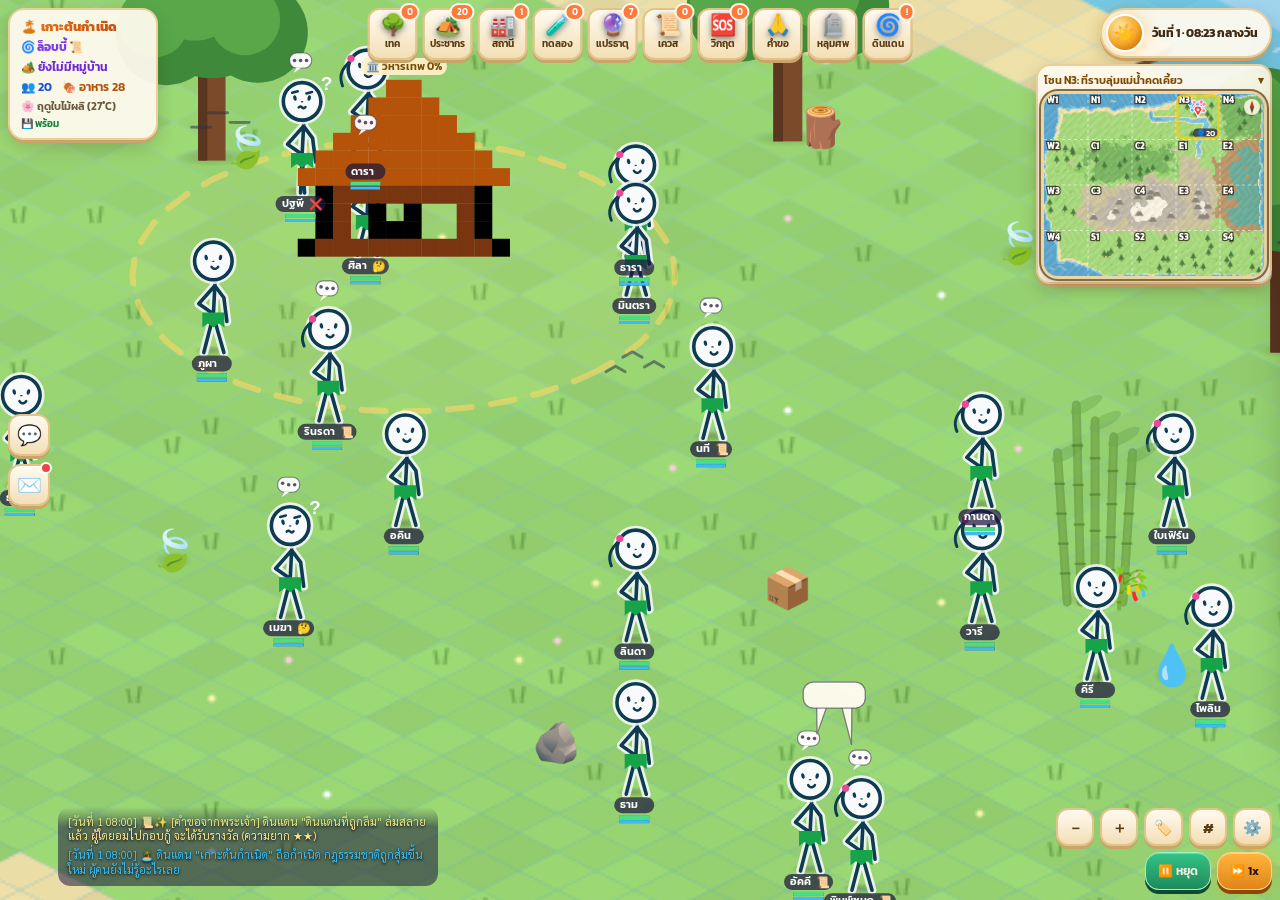
==== commit fe02d25c: "Update graphify knowledge graph [skip ci]" ====
--- a/graph-src/layout.html
+++ b/graph-src/layout.html
@@ -236,6 +236,7 @@
 <script src="assets/bridges.js"></script>
 <script src="assets/gate.js"></script>
 <script src="assets/traps.js"></script>
+<script src="assets/ui.js"></script>
 <script src="game.js"></script>
 </body>
 </html>
--- a/graph-src/style.css
+++ b/graph-src/style.css
@@ -346,7 +346,7 @@
   @media (max-width: 600px) { .cw-cols { grid-template-columns: 1fr; } .cw-win { height: 94vh; } }
   .cw-sec { font-size: 11.5px; font-weight: 800; color: #8a6a3a; margin: 2px 0 6px; display: flex; justify-content: space-between; align-items: center; }
   /* stats */
-  .cw-stat { display: grid; grid-template-columns: 26px 36px 1fr auto auto; align-items: center; gap: 6px; padding: 6px 4px; border-bottom: 1px dashed #e6d2aa; cursor: pointer; border-radius: 8px; }
+  .cw-stat { display: grid; grid-template-columns: 30px 36px 1fr auto auto; align-items: center; gap: 6px; padding: 6px 4px; border-bottom: 1px dashed #e6d2aa; cursor: pointer; border-radius: 8px; }
   .cw-stat:hover, .cw-stat.sel { background: #fff0cf; }
   .cw-stat .i { font-size: 18px; text-align: center; }
   .cw-stat .k { font-weight: 900; font-size: 14px; }
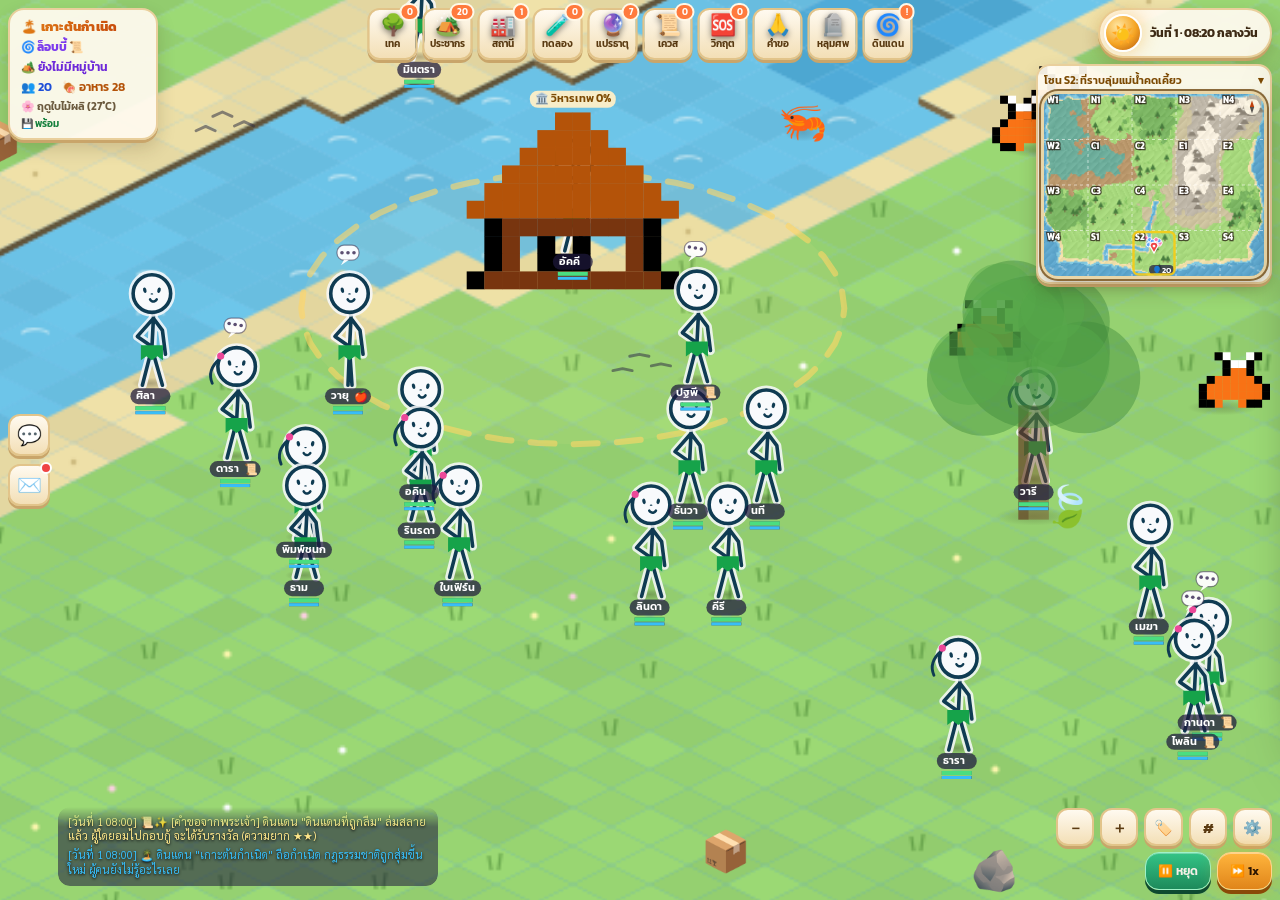
==== commit cf9250f1: "Update graphify knowledge graph [skip ci]" ====
--- a/graph-src/layout.html
+++ b/graph-src/layout.html
@@ -237,6 +237,7 @@
 <script src="assets/gate.js"></script>
 <script src="assets/traps.js"></script>
 <script src="assets/ui.js"></script>
+<script src="assets/fx.js"></script>
 <script src="game.js"></script>
 </body>
 </html>
--- a/graph-src/style.css
+++ b/graph-src/style.css
@@ -381,7 +381,7 @@
   .cw-sum { margin-top: 10px; padding: 7px 9px; background: #f8ecd2; border-radius: 10px; font-size: 12px; }
   .cw-sum b { color: #16a34a; }
   /* bag */
-  .cw-bag { display: grid; grid-template-columns: 92px minmax(0, 1fr); gap: 10px; }
+  .cw-bag { display: grid; grid-template-columns: 110px minmax(0, 1fr); gap: 10px; }
   .cw-cats { display: flex; flex-direction: column; gap: 4px; }
   @media (max-width: 600px) { .cw-bag { grid-template-columns: 1fr; } .cw-cats { flex-direction: row; overflow-x: auto; } }
   .cw-cats button { display: flex; justify-content: space-between; align-items: center; gap: 4px; padding: 6px 7px; border-radius: 9px; border: 1.5px solid #e2cb9c; background: #fff; font-weight: 700; color: #6b4a22; cursor: pointer; font-size: 12px; white-space: nowrap; }
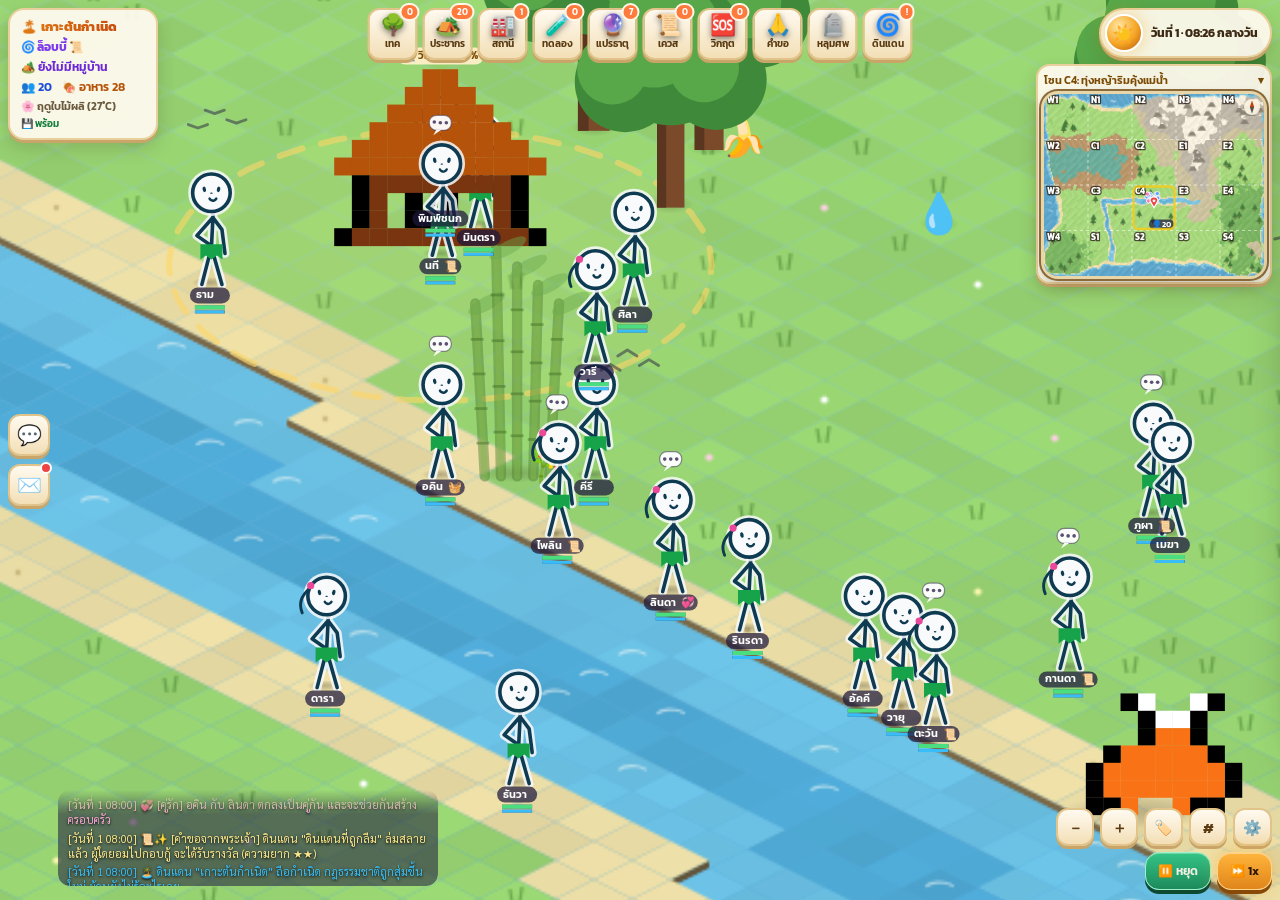
==== commit ef1be4d7: "Update graphify knowledge graph [skip ci]" ====
--- a/graph-src/layout.html
+++ b/graph-src/layout.html
@@ -85,6 +85,7 @@
     <div id="hover-terrain">แตะแผนที่เพื่อดูพื้นที่</div>
     <div id="agent-card" class="agent-card"></div>
     <div id="agent-pop" class="agent-pop" onclick="if (event.target === this) closeAgentPop()"><div class="ap-box" id="ap-box"></div></div>
+    <div id="pos-hud" class="pos-hud"></div>
     <div id="cw" class="cw" onclick="if (event.target === this) closeCW()"><div class="cw-win" id="cw-win"></div></div>
 
     <div class="backdrop" id="backdrop" onclick="closeSheet()"></div>
--- a/graph-src/style.css
+++ b/graph-src/style.css
@@ -325,6 +325,28 @@
   .ac-sub { color: #6b5a3e; font-size: 11px; margin-top: 2px; }
   .ac-btns { display: flex; gap: 8px; margin-top: 8px; }
   .ac-btns .gbtn { flex: 1; padding: 8px 6px; font-size: 13px; }
+  /* ===== possession bar ===== */
+  .pos-hud { position: absolute; left: 50%; bottom: calc(env(safe-area-inset-bottom) + 64px); transform: translateX(-50%); z-index: 24; width: min(460px, 96vw); display: none; flex-direction: column; gap: 6px; }
+  .pos-hud.open { display: flex; }
+  .pos-top { display: flex; gap: 8px; align-items: center; padding: 7px 9px; border-radius: 16px; background: linear-gradient(180deg, rgba(76,52,130,.96), rgba(50,32,92,.96)); color: #f5f0ff; border: 2px solid #c4b5fd; box-shadow: 0 0 18px rgba(167,139,250,.55); }
+  .pos-top canvas { width: 46px; height: 52px; border-radius: 10px; background: radial-gradient(circle at 50% 80%, #e9e3ff, #b9a8f5); flex-shrink: 0; }
+  .pos-st { flex: 1; min-width: 0; }
+  .pos-st .pn { font-family: var(--head); font-weight: 800; font-size: 14px; }
+  .pos-st .pp { background: #fde68a; color: #7c2d12; border-radius: 8px; padding: 0 6px; font-size: 11px; cursor: pointer; }
+  .pos-st .pb { display: grid; grid-template-columns: 18px 1fr; gap: 4px; align-items: center; margin-top: 2px; }
+  .pos-st .b { height: 7px; background: rgba(255,255,255,.2); border-radius: 5px; overflow: hidden; } .pos-st .b i { display: block; height: 100%; border-radius: 5px; }
+  .pos-st .pd { font-size: 11px; opacity: .9; margin-top: 3px; white-space: nowrap; overflow: hidden; text-overflow: ellipsis; }
+  .pos-out { align-self: flex-start; border: 2px solid #ede9fe; background: #f5f3ff; color: #5b21b6; border-radius: 10px; font-weight: 800; font-size: 11px; padding: 5px 7px; cursor: pointer; }
+  .pos-acts { display: grid; grid-template-columns: repeat(6, 1fr); gap: 5px; }
+  .pos-acts button { display: flex; flex-direction: column; align-items: center; gap: 1px; padding: 5px 2px; border-radius: 12px; border: 2px solid #e2c48a; background: linear-gradient(180deg, #fffaf0, #f3dfb6); box-shadow: 0 3px 0 #c9a56a; font-size: 18px; color: #5b3b12; cursor: pointer; }
+  .pos-acts button span { font-size: 10.5px; font-weight: 800; }
+  .pos-craft { max-height: 42vh; overflow: auto; background: #fffaf0; border: 2px solid #c4b5fd; border-radius: 14px; padding: 8px; color: #3d2a14; }
+  .pos-craft .pt { display: flex; justify-content: space-between; font-weight: 800; font-size: 13px; margin-bottom: 4px; } .pos-craft .pt button { border: none; background: none; font-size: 14px; cursor: pointer; }
+  .pos-craft .pr { display: flex; gap: 8px; align-items: center; padding: 5px 6px; border-radius: 9px; cursor: pointer; font-size: 12.5px; font-weight: 700; }
+  .pos-craft .pr:hover { background: #fff0cf; } .pos-craft .pr.no { opacity: .5; }
+  .pos-craft .pr small { display: block; font-size: 10.5px; color: #8a6a3a; font-weight: 600; }
+  .cw-plus { width: 22px; height: 22px; border-radius: 6px; border: none; background: #16a34a; color: #fff; font-weight: 900; cursor: pointer; margin-left: 4px; }
+  .ac-possess { width: 100%; margin-top: 6px; padding: 8px; border-radius: 12px; border: 2px solid #c4b5fd; background: linear-gradient(180deg, #8b5cf6, #6d28d9); color: #fff; font-weight: 800; font-size: 13px; cursor: pointer; box-shadow: 0 3px 0 #4c1d95; }
   /* ===== Character window (สถานะ / สวมใส่ / กระเป๋า / ความรู้) — ready for the possession mode ===== */
   .cw { position: fixed; inset: 0; z-index: 62; display: none; align-items: center; justify-content: center; background: rgba(28,18,8,.42); }
   .cw.open { display: flex; }
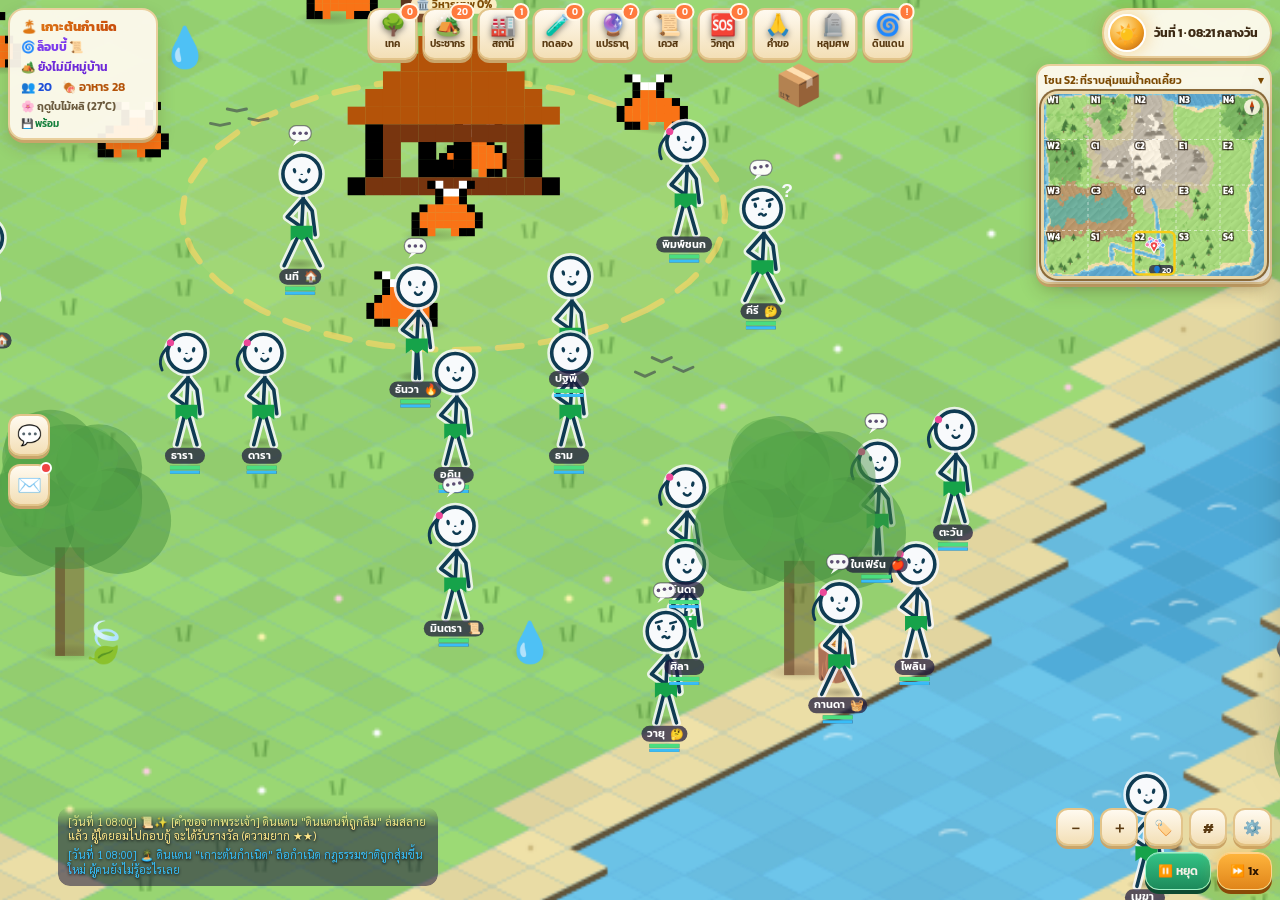
==== commit 458ed8ec: "Update graphify knowledge graph [skip ci]" ====
--- a/graph-src/layout.html
+++ b/graph-src/layout.html
@@ -239,6 +239,7 @@
 <script src="assets/traps.js"></script>
 <script src="assets/ui.js"></script>
 <script src="assets/fx.js"></script>
+<script src="assets/stations.js"></script>
 <script src="game.js"></script>
 </body>
 </html>
--- a/graph-src/style.css
+++ b/graph-src/style.css
@@ -337,7 +337,17 @@
   .pos-st .b { height: 7px; background: rgba(255,255,255,.2); border-radius: 5px; overflow: hidden; } .pos-st .b i { display: block; height: 100%; border-radius: 5px; }
   .pos-st .pd { font-size: 11px; opacity: .9; margin-top: 3px; white-space: nowrap; overflow: hidden; text-overflow: ellipsis; }
   .pos-out { align-self: flex-start; border: 2px solid #ede9fe; background: #f5f3ff; color: #5b21b6; border-radius: 10px; font-weight: 800; font-size: 11px; padding: 5px 7px; cursor: pointer; }
-  .pos-acts { display: grid; grid-template-columns: repeat(6, 1fr); gap: 5px; }
+  .pos-acts { display: grid; grid-template-columns: repeat(5, 1fr); gap: 5px; }
+  .pos-st .pd.q { color: #fde68a; cursor: pointer; }
+  .pos-craft .ps { font-size: 11.5px; font-weight: 800; color: #8a6a3a; margin: 6px 0 3px; } .pos-craft .warn { color: #dc2626; }
+  .pos-craft .chips { display: flex; flex-wrap: wrap; gap: 4px; }
+  .pos-craft .chip { display: inline-flex; align-items: center; gap: 3px; padding: 3px 7px; border-radius: 9px; border: 1.5px solid #e2cb9c; background: #fff; font-size: 11.5px; font-weight: 700; color: #5b3b12; cursor: pointer; }
+  .pos-craft .chip.on { background: #ede9fe; border-color: #8b5cf6; } .pos-craft .chip.no { opacity: .5; } .pos-craft .chip small { color: #a0845a; margin-left: 2px; }
+  .pos-craft .res { margin-top: 6px; padding: 5px 8px; background: #f8ecd2; border-radius: 8px; font-size: 12px; }
+  .pos-craft .go { margin-top: 8px; width: 100%; padding: 8px; border-radius: 10px; border: none; background: linear-gradient(180deg, #8b5cf6, #6d28d9); color: #fff; font-weight: 800; cursor: pointer; }
+  .pos-craft .go:disabled { opacity: .45; cursor: default; }
+  .pos-craft .qq { padding: 5px 2px; font-size: 12.5px; } .pos-craft .qb { display: flex; gap: 6px; margin-top: 4px; }
+  .pos-craft .qb button { flex: 1; padding: 7px; border-radius: 10px; border: 1.5px solid #e2cb9c; background: #fff; font-weight: 800; cursor: pointer; margin-top: 0; }
   .pos-acts button { display: flex; flex-direction: column; align-items: center; gap: 1px; padding: 5px 2px; border-radius: 12px; border: 2px solid #e2c48a; background: linear-gradient(180deg, #fffaf0, #f3dfb6); box-shadow: 0 3px 0 #c9a56a; font-size: 18px; color: #5b3b12; cursor: pointer; }
   .pos-acts button span { font-size: 10.5px; font-weight: 800; }
   .pos-craft { max-height: 42vh; overflow: auto; background: #fffaf0; border: 2px solid #c4b5fd; border-radius: 14px; padding: 8px; color: #3d2a14; }
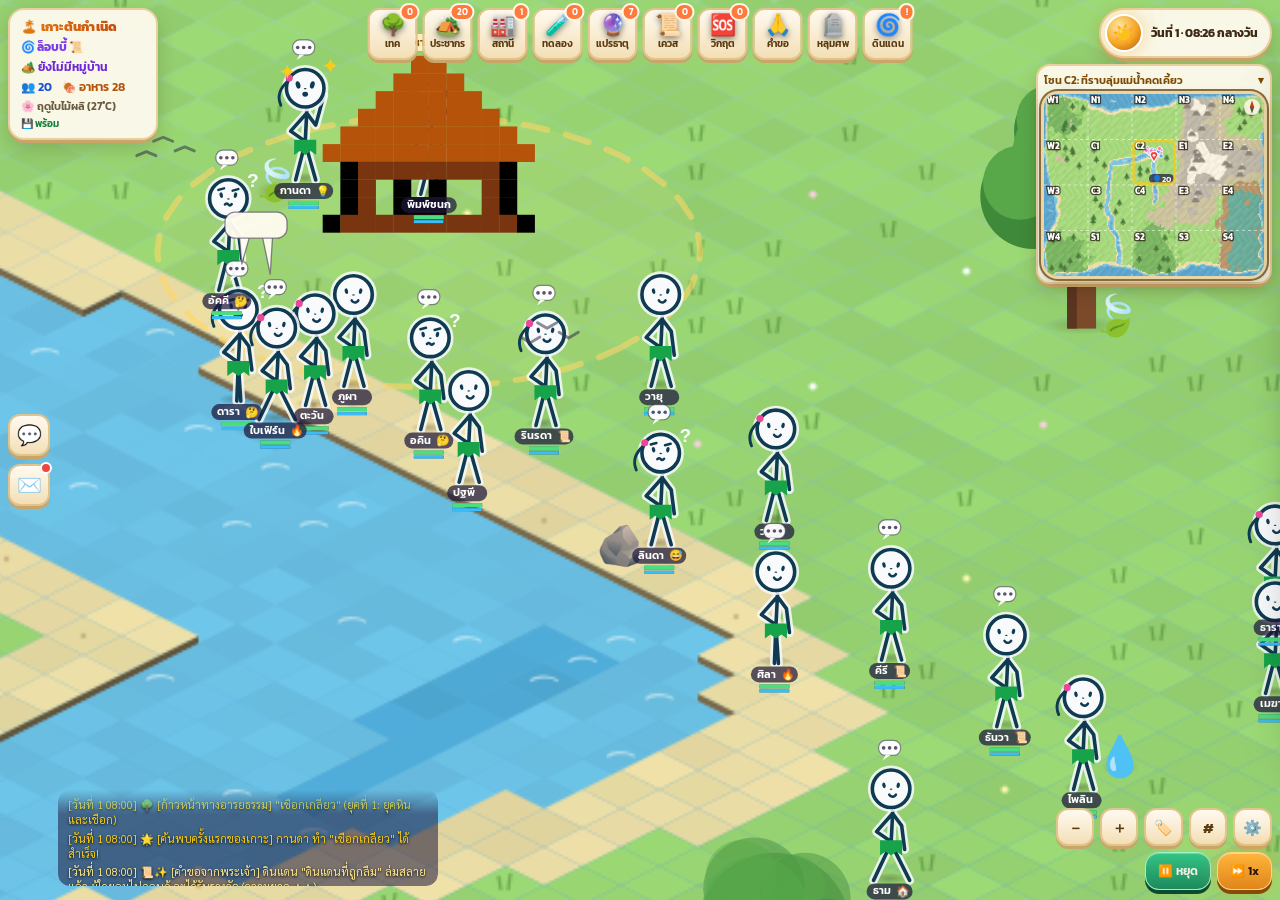
==== commit 2d1ae96c: "Update graphify knowledge graph [skip ci]" ====
--- a/graph-src/layout.html
+++ b/graph-src/layout.html
@@ -94,7 +94,7 @@
     <div id="lobby">
       <div class="lobby-inner">
         <div class="sheet-head" style="border:none; padding:6px 0 10px;">
-          <div class="lobby-title" style="font-family:var(--head); font-weight:800; font-size:18px; color:var(--amber-2);">🌀 ล็อบบี้ดินแดน</div>
+          <div class="lobby-title" style="font-family:var(--head); font-weight:800; font-size:18px; color:var(--amber-2);">🌀 ล็อบบี้ดินแดน<span class="god" id="god-lobby"></span></div>
           <button class="gbtn ghost round close" onclick="closeLobby()">✕</button>
         </div>
         <div class="sec-note">ทุกดินแดนเดินเวลาไปพร้อมกัน AI ข้ามดินแดนได้ทางเกจที่พระเจ้าสร้างไว้เท่านั้น ส่วนสัตว์ร้ายก็อาจหลงเข้าเกจได้เหมือนกัน</div>
--- a/graph-src/style.css
+++ b/graph-src/style.css
@@ -160,6 +160,8 @@
   .sidebar.open { transform: translate(-50%, 0); }
   .sheet-head { display: flex; align-items: center; gap: 10px; padding: 8px 14px 10px; border-bottom: 1px solid var(--line); }
   .grabber { position: absolute; top: 6px; left: 50%; transform: translateX(-50%); width: 44px; height: 5px; border-radius: 5px; background: var(--line-strong); }
+  .god { display: inline-flex; margin-left: 8px; vertical-align: -2px; opacity: .9; cursor: help; }
+  .god svg { fill: none; stroke: #c8902c; stroke-width: 1.3; stroke-linecap: round; stroke-linejoin: round; filter: drop-shadow(0 0 2px rgba(255,200,90,.55)); }
   #sheet-title { font-family: var(--head); font-weight: 800; font-size: 17px; margin-top: 8px; color: var(--amber-2); text-shadow: 0 0 14px rgba(245,165,36,.4); }
   .sheet-head .close { margin-left: auto; margin-top: 6px; width: 34px; height: 34px; font-size: 15px; }
   .backdrop { position: absolute; inset: 0; z-index: 25; background: rgba(8,6,22,.5); opacity: 0; pointer-events: none; transition: opacity .3s; }
@@ -401,12 +403,16 @@
   @media (max-width: 600px) { .cw-doll { grid-template-columns: 1fr 110px 1fr; } }
   .cw-doll canvas { width: 100%; aspect-ratio: 3 / 4; border-radius: 14px; background: radial-gradient(circle at 50% 85%, #e4f3d2, #bfe0a3); }
   .cw-eqcol { display: flex; flex-direction: column; gap: 6px; }
-  .cw-eq { display: flex; align-items: center; gap: 6px; background: #fff; border: 1.5px solid #e2cb9c; border-radius: 10px; padding: 4px 6px; cursor: pointer; min-height: 44px; }
+  .cw-eq { display: flex; align-items: center; gap: 6px; background: #fff; border: 1.5px solid #e2cb9c; border-radius: 10px; padding: 4px 6px; cursor: pointer; height: 56px; box-sizing: border-box; overflow: hidden; }
   .cw-eq.r { flex-direction: row-reverse; text-align: right; }
+  .cw-oh { display: flex; align-items: center; gap: 6px; margin: 6px 0; font-weight: 700; color: #5a3d1c; }
+  .cw-oh button { border: 1.5px solid #e2cb9c; background: #fff; color: #3d2a14; font-weight: 700; border-radius: 8px; padding: 4px 10px; font: inherit; cursor: pointer; }
+  .cw-oh button.on { background: #ffe9b8; border-color: #e0a43a; }
   .cw-eq.sel { border-color: #e0a43a; background: #fff6df; }
   .cw-eq .ic { width: 34px; height: 34px; border-radius: 8px; background: #f6ead0; display: flex; align-items: center; justify-content: center; font-size: 18px; flex-shrink: 0; }
   .cw-eq.empty .ic { opacity: .45; }
-  .cw-eq .tx { min-width: 0; font-size: 11.5px; line-height: 1.25; }
+  .cw-eq .tx { min-width: 0; flex: 1; font-size: 11.5px; line-height: 1.25; }
+  .cw-eq .tx > span { display: block; white-space: nowrap; overflow: hidden; text-overflow: ellipsis; }
   .cw-eq .tx b { display: block; white-space: nowrap; overflow: hidden; text-overflow: ellipsis; }
   .cw-eq .tx span { color: #8a6a3a; font-size: 10.5px; }
   .cw-eq .dur { height: 3px; background: #eadcbe; border-radius: 2px; margin-top: 2px; } .cw-eq .dur i { display: block; height: 100%; background: #16a34a; border-radius: 2px; }
@@ -422,6 +428,12 @@
   .cw-search { width: 100%; padding: 6px 9px; border-radius: 9px; border: 1.5px solid #e2cb9c; background: #fff; margin-bottom: 8px; font-size: 13px; }
   .cw-grid { display: grid; grid-template-columns: repeat(auto-fill, minmax(50px, 1fr)); gap: 6px; }
   .cw-slot { position: relative; aspect-ratio: 1; border-radius: 10px; background: #fff; border: 1.5px solid #e2cb9c; display: flex; align-items: center; justify-content: center; cursor: pointer; font-size: 22px; }
+  .cw-slot[style*="--qc"] { border-color: var(--qc); box-shadow: inset 0 0 0 1.5px var(--qc); }
+  .cw-slot.q0, .cw-slot.q1 { border-color: #cbb68a; box-shadow: none; }
+  .cw-eq[data-q] { border-color: var(--qc); box-shadow: inset 0 0 0 1.5px var(--qc); }
+  .cw-card[style*="--qc"] .ic { border-color: var(--qc); }
+  .qtag { display: inline-block; font-size: 10.5px; font-weight: 900; border-radius: 6px; padding: 0 6px; margin: 2px 4px 2px 0; background: var(--qc); color: #2a1a0c; border: 1px solid rgba(0,0,0,.25); }
+  .cw-card .tg.q { background: #ede9fe; color: #5b21b6; }
   .cw-slot.sel { border-color: #e0a43a; box-shadow: 0 0 0 2px #f6d58a; background: #fff6df; }
   .cw-slot.free { background: #f6ead0; border-style: dashed; cursor: default; }
   .cw-slot .n { position: absolute; right: 3px; bottom: 1px; font-size: 11px; font-weight: 900; color: #3d2a14; text-shadow: 0 0 2px #fff, 0 0 2px #fff; }
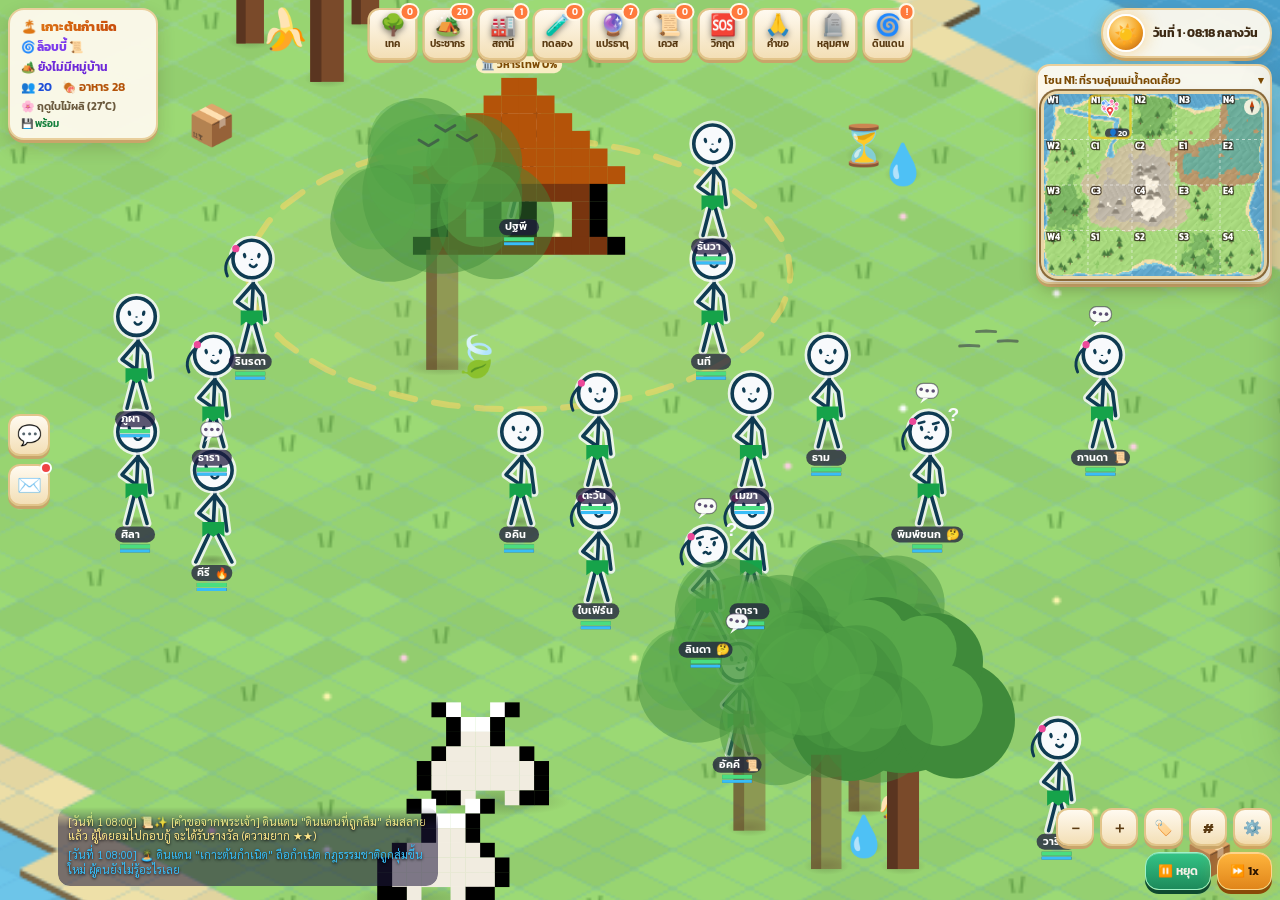
==== commit be28da5c: "Update graphify knowledge graph [skip ci]" ====
--- a/graph-src/layout.html
+++ b/graph-src/layout.html
@@ -227,6 +227,7 @@
 <script src="assets/items.js"></script>
 <script src="assets/stele.js"></script>
 <script src="assets/glyphs.js"></script>
+<script src="assets/plants.js"></script>
 <script src="assets/homes.js"></script>
 <script src="assets/temple.js"></script>
 <script src="assets/mats.js"></script>
--- a/graph-src/style.css
+++ b/graph-src/style.css
@@ -160,8 +160,8 @@
   .sidebar.open { transform: translate(-50%, 0); }
   .sheet-head { display: flex; align-items: center; gap: 10px; padding: 8px 14px 10px; border-bottom: 1px solid var(--line); }
   .grabber { position: absolute; top: 6px; left: 50%; transform: translateX(-50%); width: 44px; height: 5px; border-radius: 5px; background: var(--line-strong); }
-  .god { display: inline-flex; margin-left: 8px; vertical-align: -2px; opacity: .9; cursor: help; }
-  .god svg { fill: none; stroke: #c8902c; stroke-width: 1.3; stroke-linecap: round; stroke-linejoin: round; filter: drop-shadow(0 0 2px rgba(255,200,90,.55)); }
+  .god { display: inline-flex; gap: 2px; margin-left: 8px; vertical-align: -2px; opacity: .9; cursor: help; }
+  .god svg { fill: none; stroke: #c8902c; stroke-width: 4.6; stroke-linecap: round; stroke-linejoin: round; filter: drop-shadow(0 0 2px rgba(255,200,90,.55)); } .god svg .dot { fill: #c8902c; stroke: none; }
   #sheet-title { font-family: var(--head); font-weight: 800; font-size: 17px; margin-top: 8px; color: var(--amber-2); text-shadow: 0 0 14px rgba(245,165,36,.4); }
   .sheet-head .close { margin-left: auto; margin-top: 6px; width: 34px; height: 34px; font-size: 15px; }
   .backdrop { position: absolute; inset: 0; z-index: 25; background: rgba(8,6,22,.5); opacity: 0; pointer-events: none; transition: opacity .3s; }
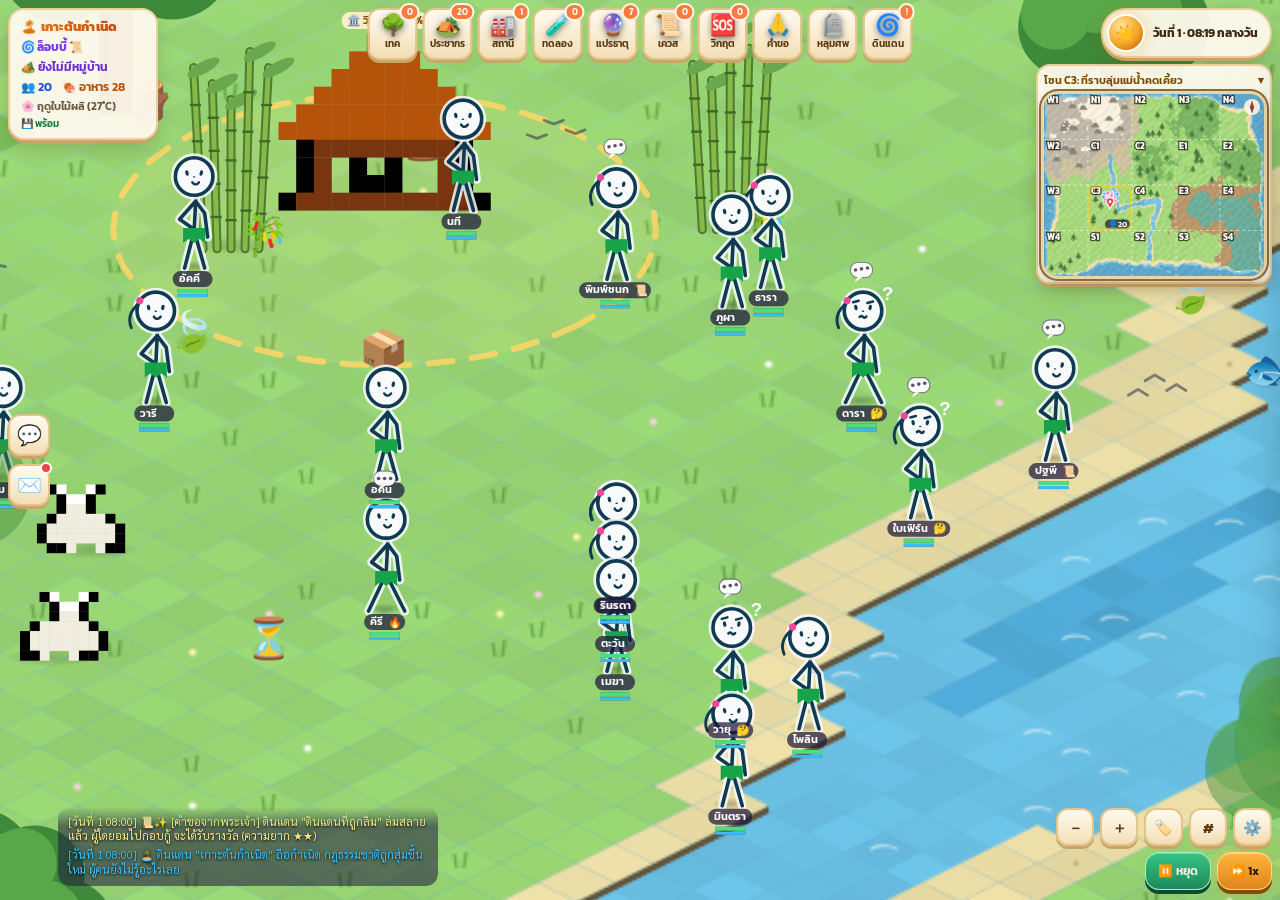
==== commit 76da9fda: "Update graphify knowledge graph [skip ci]" ====
--- a/graph-src/layout.html
+++ b/graph-src/layout.html
@@ -221,6 +221,7 @@
 
 <script src="assets/chars.js"></script>
 <script src="assets/world.js"></script>
+<script src="assets/animals2.js"></script>
 <script src="assets/hair.js"></script>
 <script src="assets/eyes.js"></script>
 <script src="assets/mouth.js"></script>
